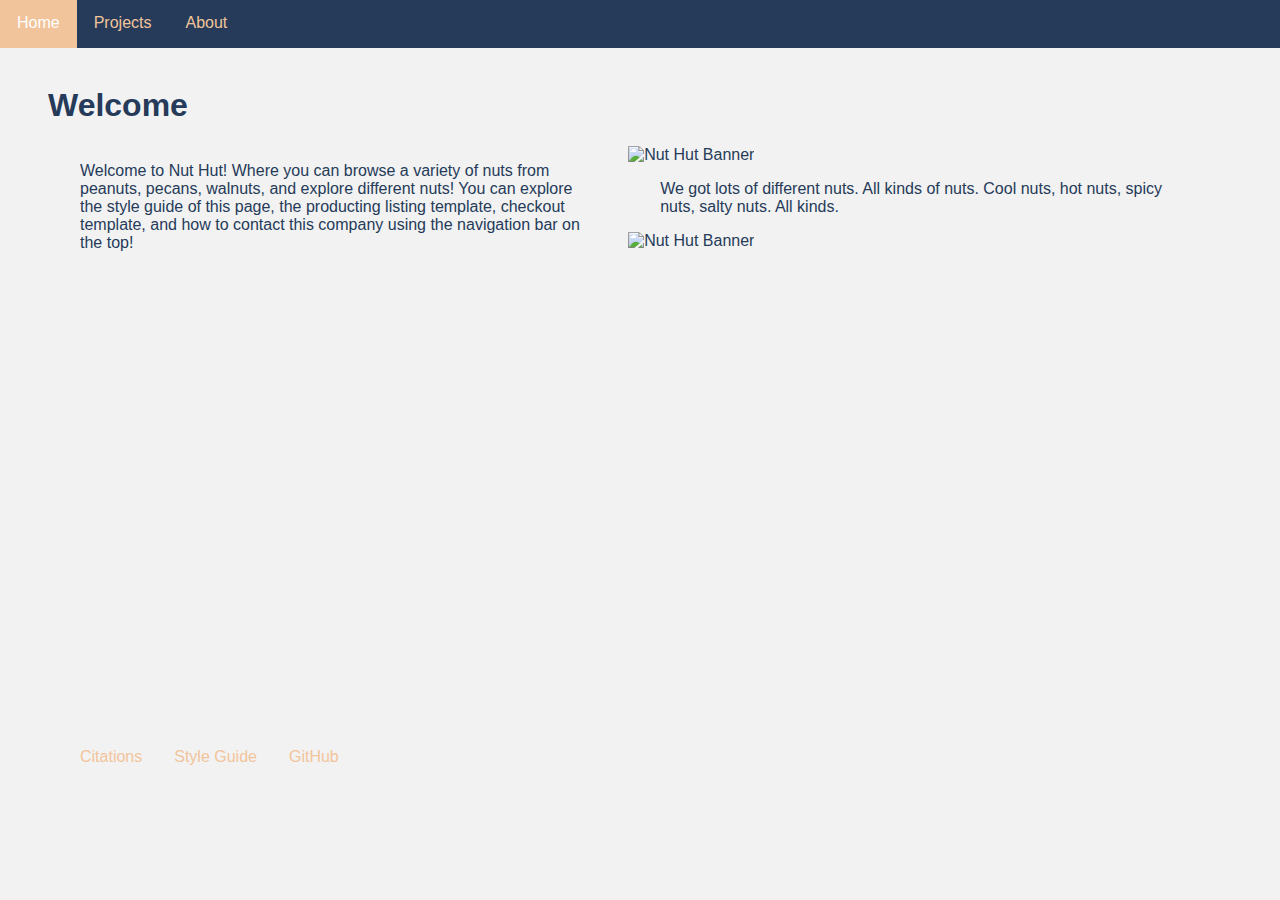
==== index.html @ 780a6170 "Initial Porfolio" ====
<!DOCTYPE html>
<html lang="en">

<head>

  <meta charset="utf-8">
  <meta name="viewport" content="width=device-width, initial-scale=1">
  <title>P02 - Group Website</title>

  <link href="css/main.css" rel="stylesheet">
  <link href="css/fonts.css" rel="stylesheet">

</head>

<body>


  <header>

    <input class="hide" type="checkbox" id="hamburger" />

    <nav>
      <ul>
        <li><a href="index.html">Home</a></li>
        <li><a href="html/projects.html">Projects</a></li>
        <li><a href="html/about.html">About</a></li>

      </ul>
    </nav>

  </header>

  <img src="images/spoon-nuts.jpg" alt="Nut Hut Banner" width="100%">

  <div class="container">
    <h1>Welcome</h1>

    <section class="row">
      <div class="column1">
        <p>
          Welcome to Nut Hut! Where you can browse a variety of nuts from peanuts, pecans, walnuts, and explore different nuts! You can explore the style guide of this page, the producting listing template, checkout template, and how to contact this
          company using the navigation bar on the top!
        </p>
      </div>

      <div class="column2">
        <img src="images/almonds-banner.jpg" alt="Nut Hut Banner" style="width:100%;">

      </div>

      <div class="column1">
        <p>
          We got lots of different nuts. All kinds of nuts. Cool nuts, hot nuts, spicy nuts, salty nuts. All kinds.
        </p>
      </div>

      <div class="column2">
        <img src="images/walnuts-banner.jpg" alt="Nut Hut Banner" style="width:100%;">

      </div>
  </div>
  <footer>
    <li><a href="html/citations.html">Citations</a></li>
    <li><a href="html/styleguide.html">Style Guide</a></li>
    <li><a href="https://github.com/Juuzhang/P02_Website">GitHub</a></li>
  </footer>

</body>

</html>
---- css/main.css ----
@import url("fonts.css");
@import "fonts.css";

*{
  box-sizing: border-box;
}


/* NAVIGATION /////////////////////////////// */



header{
  width: 100%;
  padding:0;
  position: fixed;
  background-color: #253B59;
  height: 3em;
  z-index: 99999;
}


nav {
  float: left;
  top: 0;
  margin: 0;
height: 100%;
}

nav ul {
float: left;
  list-style-type: none;
  overflow: hidden;
  padding: 0;
  margin: 0;
  height: 100%;
}

nav ul li {
  float: left;
  clear: none;
  display: inline-block;
  margin:0;
  height: 100%;
}

nav ul li a{
  float: left;
  padding: 14px 17px;
  margin:0;
  height: 100%;
}


nav ul li a:active, nav ul li a:hover, nav ul li a:focus {
  background-color: #F2C49B;
  color: white;
height: 100%;
  text-decoration: none;
  transition: 0.7s;
  transition-duration: 0.7s;
}

.hide {
  -webkit-appearance: none;
}

@media only screen and (max-width: 746px){
/*#nav-bar li a{
  visibility: hidden;
} */

header{
  width: 100%;
  height: 3rem;
  padding: 0;
  z-index: 99999;
}

nav {
  display: none;
  height: auto;
}

#hamburger{
  float: right;
  margin-top: 0.75em;
	margin-right: 1em;
	content: url(../images/hamburger.png);
	display: block;
	width: 2rem;
	height: 2rem;

}

#hamburger:checked {
  float: right;
  margin-top: 0.75em;
	margin-right: 1em;
	content: url(../images/x-button.png);

}

#hamburger:checked ~ nav{
  background-color: #253B59;
  position: relative;
  left: 0;
  width: 100%;
	display: list-item;
	margin-left: 0px;
  margin-top: 0;
	overflow: hidden;
  transition: 0.7s;
  transition-duration: 0.7s;
	z-index: -1;
}

#hamburger:checked ~ nav ul li {
  clear: left;
  width: 100%;
  transition: 0.7s;
  transition-duration: 0.7s;
}

#hamburger:checked ~ nav ul{
  width: 100%;
  transition: 0.7s;
  transition-duration: 0.7s;
}

#hamburger:checked ~ nav ul:hover, nav ul:hover, nav ul:focus {
  width: 100%;
}

#hamburger:checked ~ nav ul li a:active, nav ul li a:hover, nav ul li a:focus {
  background-color: #F2C49B;
  left: 0;
  color: white;
  width: 100%;
  text-decoration: none;
  transition: 0.7s;
  transition-duration: 0.7s;
}


}

/* BODY CONTAINER ////////////////////////////////////////////////////////////// */

.container {
  position: relative;
  padding: 3rem;
  content: "";
  min-height:700px;
  width: 100%;
}

body {
  position: relative;
  font-family: "Montserrat-Medium", sans-serif;
  font-size: 1rem;
  padding: 0;
  margin: 0;
  color: #253B59;
  background-color: #F2F2F2; /*off-white colour*/
}



/* COLUMNS ////////////////////////////////////////////////////////////// */

.row:after {
  content: "";
  display: table;
  clear: both;
}

.column1 {
  float: left;
  width: 49%;
  padding-left: 2rem;
  padding-right: 2rem;

}

.column2 {
  float: left;
  width: 49%;

}

@media only screen and (max-width: 746px){
  .column1{
    width: 100%;
  }

  .column2{
    width: 100%;
  }
}


/* DIV IDS ////////////////////////////////////////////////////////////// */

#colour1 {
  float: left;
  padding: 1em;
  background: #253b59;
}

#colour1 p{
  color: white;
}

#colour2 {
  float: left;
  padding: 1em;
  background: #F2C49B;
}

#colour2 p{
  color: white;
}

#colour3 {
  float: left;
  padding: 1em;
  background: #F26D6D;
}

#colour3 p{
  color: white;
}

#colour4 {
  float: left;
  padding: 1em;
  background: #F2A7A7;
}

#colour4 p{
  color: white;
}

/* TAG ELEMENTS////////////////////////////////////////////////////////////// */

a{
  color: #F2C49B;
  text-decoration: none;
}

a:hover {
  color: black;
  transition: 0.5s;
  transition-duration: 0.5s;
}

h4{
  margin-bottom: 0.5em;
}

/* FOOTER ////////////////////////////////////////////////////////////// */

footer {
  list-style-type: none;
  text-align: center;
  overflow: hidden;
  padding: 0;
  margin: 1rem;
  margin-left: 4rem;
  bottom:0;
  position: static;
  clear: both;
}

footer li a {
  float: left;
  display: block;
  text-align: center;
  padding: 14px 16px;
}

/* BUTTON ELEMENTS ////////////////////////////////////////////////////////////// */
.button-nav {
  display: inline-block;
  padding: 0.5rem;
  color: white;
  background-color: #F2C49B;
  text-decoration: none;
  transition-property: background-color;
  transition-duration: 0.5s;
}

.button-nav:hover, .button-nav:focus {
  background-color: #F2A7A7;
  color: white;
}

/* CODE SECTION ////////////////////////////////////////////////////////////// */

code {
  background-color: #F26D6D;
  color: white;
  padding: 0.5rem;
  display: block;
}
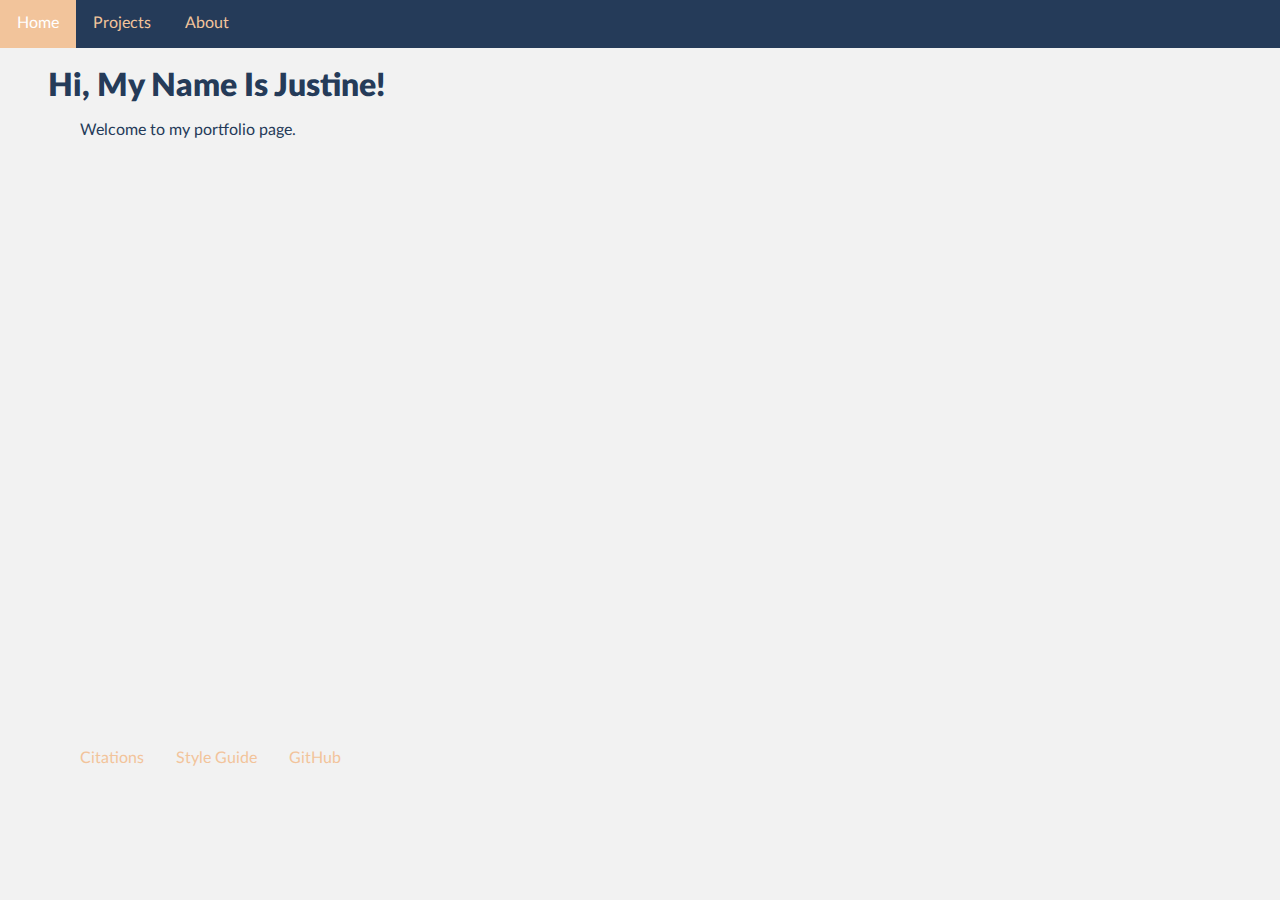
==== commit 01c8aec8: "Added: Parkaid, Projects pages" ====
--- a/index.html
+++ b/index.html
@@ -33,31 +33,16 @@
   <img src="images/spoon-nuts.jpg" alt="Nut Hut Banner" width="100%">
 
   <div class="container">
-    <h1>Welcome</h1>
+    <h1>Hi, My Name Is Justine!</h1>
 
     <section class="row">
       <div class="column1">
         <p>
-          Welcome to Nut Hut! Where you can browse a variety of nuts from peanuts, pecans, walnuts, and explore different nuts! You can explore the style guide of this page, the producting listing template, checkout template, and how to contact this
-          company using the navigation bar on the top!
+          Welcome to my portfolio page.
         </p>
       </div>
 
-      <div class="column2">
-        <img src="images/almonds-banner.jpg" alt="Nut Hut Banner" style="width:100%;">
-
-      </div>
-
-      <div class="column1">
-        <p>
-          We got lots of different nuts. All kinds of nuts. Cool nuts, hot nuts, spicy nuts, salty nuts. All kinds.
-        </p>
-      </div>
-
-      <div class="column2">
-        <img src="images/walnuts-banner.jpg" alt="Nut Hut Banner" style="width:100%;">
-
-      </div>
+  </section>
   </div>
   <footer>
     <li><a href="html/citations.html">Citations</a></li>
--- a/css/main.css
+++ b/css/main.css
@@ -1,36 +1,29 @@
-
-
 @import url("fonts.css");
 @import "fonts.css";
 
-*{
+* {
   box-sizing: border-box;
 }
 
-
 /* NAVIGATION /////////////////////////////// */
-
-
-
-header{
+header {
   width: 100%;
-  padding:0;
+  padding: 0;
   position: fixed;
   background-color: #253B59;
   height: 3em;
   z-index: 99999;
 }
 
-
 nav {
   float: left;
   top: 0;
   margin: 0;
-height: 100%;
+  height: 100%;
 }
 
 nav ul {
-float: left;
+  float: left;
   list-style-type: none;
   overflow: hidden;
   padding: 0;
@@ -42,22 +35,21 @@
   float: left;
   clear: none;
   display: inline-block;
-  margin:0;
-  height: 100%;
-}
-
-nav ul li a{
+  margin: 0;
+  height: 100%;
+}
+
+nav ul li a {
   float: left;
   padding: 14px 17px;
-  margin:0;
-  height: 100%;
-}
-
+  margin: 0;
+  height: 100%;
+}
 
 nav ul li a:active, nav ul li a:hover, nav ul li a:focus {
   background-color: #F2C49B;
   color: white;
-height: 100%;
+  height: 100%;
   text-decoration: none;
   transition: 0.7s;
   transition-duration: 0.7s;
@@ -67,150 +59,165 @@
   -webkit-appearance: none;
 }
 
-@media only screen and (max-width: 746px){
-/*#nav-bar li a{
+@media only screen and (max-width: 746px) {
+
+  /*#nav-bar li a{
   visibility: hidden;
 } */
-
-header{
-  width: 100%;
-  height: 3rem;
-  padding: 0;
-  z-index: 99999;
-}
-
-nav {
-  display: none;
-  height: auto;
-}
-
-#hamburger{
-  float: right;
-  margin-top: 0.75em;
-	margin-right: 1em;
-	content: url(../images/hamburger.png);
-	display: block;
-	width: 2rem;
-	height: 2rem;
-
-}
-
-#hamburger:checked {
-  float: right;
-  margin-top: 0.75em;
-	margin-right: 1em;
-	content: url(../images/x-button.png);
-
-}
-
-#hamburger:checked ~ nav{
-  background-color: #253B59;
-  position: relative;
-  left: 0;
-  width: 100%;
-	display: list-item;
-	margin-left: 0px;
-  margin-top: 0;
-	overflow: hidden;
-  transition: 0.7s;
-  transition-duration: 0.7s;
-	z-index: -1;
-}
-
-#hamburger:checked ~ nav ul li {
-  clear: left;
-  width: 100%;
-  transition: 0.7s;
-  transition-duration: 0.7s;
-}
-
-#hamburger:checked ~ nav ul{
-  width: 100%;
-  transition: 0.7s;
-  transition-duration: 0.7s;
-}
-
-#hamburger:checked ~ nav ul:hover, nav ul:hover, nav ul:focus {
-  width: 100%;
-}
-
-#hamburger:checked ~ nav ul li a:active, nav ul li a:hover, nav ul li a:focus {
-  background-color: #F2C49B;
-  left: 0;
-  color: white;
-  width: 100%;
-  text-decoration: none;
-  transition: 0.7s;
-  transition-duration: 0.7s;
-}
-
-
+  header {
+    width: 100%;
+    height: 3rem;
+    padding: 0;
+    z-index: 99999;
+  }
+
+  nav {
+    display: none;
+    height: auto;
+  }
+
+  #hamburger {
+    float: right;
+    margin-top: 0.75em;
+    margin-right: 1em;
+    content: url(../images/hamburger.png);
+    display: block;
+    width: 2rem;
+    height: 2rem;
+  }
+
+  #hamburger:checked {
+    float: right;
+    margin-top: 0.75em;
+    margin-right: 1em;
+    content: url(../images/x-button.png);
+  }
+
+  #hamburger:checked~nav {
+    background-color: #253B59;
+    position: relative;
+    left: 0;
+    width: 100%;
+    display: list-item;
+    margin-left: 0px;
+    margin-top: 0;
+    overflow: hidden;
+    transition: 0.7s;
+    transition-duration: 0.7s;
+    z-index: -1;
+  }
+
+  #hamburger:checked~nav ul li {
+    clear: left;
+    width: 100%;
+    transition: 0.7s;
+    transition-duration: 0.7s;
+  }
+
+  #hamburger:checked~nav ul {
+    width: 100%;
+    transition: 0.7s;
+    transition-duration: 0.7s;
+  }
+
+  #hamburger:checked~nav ul:hover, nav ul:hover, nav ul:focus {
+    width: 100%;
+  }
+
+  #hamburger:checked~nav ul li a:active, nav ul li a:hover, nav ul li a:focus {
+    background-color: #F2C49B;
+    left: 0;
+    color: white;
+    width: 100%;
+    text-decoration: none;
+    transition: 0.7s;
+    transition-duration: 0.7s;
+  }
 }
 
 /* BODY CONTAINER ////////////////////////////////////////////////////////////// */
-
 .container {
   position: relative;
   padding: 3rem;
   content: "";
-  min-height:700px;
+  min-height: 700px;
   width: 100%;
 }
 
 body {
   position: relative;
-  font-family: "Montserrat-Medium", sans-serif;
+  font-family: "LatoWeb", sans-serif;
   font-size: 1rem;
   padding: 0;
   margin: 0;
   color: #253B59;
-  background-color: #F2F2F2; /*off-white colour*/
-}
-
-
+  background-color: #F2F2F2;
+  /*off-white colour*/
+}
+
+/* GENERAL TAGS, TAG CLASSES ////////////////////////////////////////////////////////////// */
+h1 {
+  font-family: "LatoLatinWebBlack", sans-serif;
+}
+
+h2 {
+  font-family: "LatoWebBold", sans-serif;
+}
+
+h3 {
+  font-family: "LatoWebSemibold", sans-serif;
+}
+
+strong {
+  font-family: "LatoWebBold", sans-serif;
+  color: #F26D6D;
+}
+
+.skills {
+  list-style-type: circle;
+}
 
 /* COLUMNS ////////////////////////////////////////////////////////////// */
-
 .row:after {
   content: "";
   display: table;
   clear: both;
 }
 
+.row {
+  padding-bottom: 2em;
+}
+
 .column1 {
   float: left;
   width: 49%;
   padding-left: 2rem;
   padding-right: 2rem;
-
 }
 
 .column2 {
   float: left;
   width: 49%;
-
-}
-
-@media only screen and (max-width: 746px){
-  .column1{
-    width: 100%;
-  }
-
-  .column2{
-    width: 100%;
-  }
-}
-
+}
+
+@media only screen and (max-width: 746px) {
+  .column1 {
+    width: 100%;
+  }
+
+  .column2 {
+    width: 100%;
+  }
+}
 
 /* DIV IDS ////////////////////////////////////////////////////////////// */
-
 #colour1 {
   float: left;
   padding: 1em;
   background: #253b59;
 }
 
-#colour1 p{
+#colour1 p {
   color: white;
 }
 
@@ -220,7 +227,7 @@
   background: #F2C49B;
 }
 
-#colour2 p{
+#colour2 p {
   color: white;
 }
 
@@ -230,7 +237,7 @@
   background: #F26D6D;
 }
 
-#colour3 p{
+#colour3 p {
   color: white;
 }
 
@@ -240,13 +247,16 @@
   background: #F2A7A7;
 }
 
-#colour4 p{
-  color: white;
+#colour4 p {
+  color: white;
+}
+
+#bold {
+  font-family: "LatoLatinWebHeavy";
 }
 
 /* TAG ELEMENTS////////////////////////////////////////////////////////////// */
-
-a{
+a {
   color: #F2C49B;
   text-decoration: none;
 }
@@ -257,12 +267,35 @@
   transition-duration: 0.5s;
 }
 
-h4{
+h4 {
   margin-bottom: 0.5em;
 }
 
+h1, h2, h3 {
+  margin: 0;
+}
+
+.skills li {
+  padding-bottom: 1em;
+  width: 75%;
+}
+
+/* DIV CLASSES////////////////////////////////////////////////////////////// */
+
+.ProjectBoxes{
+  float: left;
+  text-align: center;
+  width: 25%;
+  padding: 1em;
+  background-color: #F2A7A7;
+  color: white;
+  border: solid;
+  border-color: white;
+  height: 10em;
+}
+
+
 /* FOOTER ////////////////////////////////////////////////////////////// */
-
 footer {
   list-style-type: none;
   text-align: center;
@@ -270,7 +303,7 @@
   padding: 0;
   margin: 1rem;
   margin-left: 4rem;
-  bottom:0;
+  bottom: 0;
   position: static;
   clear: both;
 }
@@ -299,7 +332,6 @@
 }
 
 /* CODE SECTION ////////////////////////////////////////////////////////////// */
-
 code {
   background-color: #F26D6D;
   color: white;
--- a/css/fonts.css
+++ b/css/fonts.css
@@ -0,0 +1,431 @@
+/* Webfont: Lato-Black */@font-face {
+    font-family: 'LatoWebBlack';
+    src: url('fonts/Lato-Black.eot'); /* IE9 Compat Modes */
+    src: url('fonts/Lato-Black.eot?#iefix') format('embedded-opentype'), /* IE6-IE8 */
+         url('fonts/Lato-Black.woff2') format('woff2'), /* Modern Browsers */
+         url('fonts/Lato-Black.woff') format('woff'), /* Modern Browsers */
+         url('fonts/Lato-Black.ttf') format('truetype');
+    font-style: normal;
+    font-weight: normal;
+    text-rendering: optimizeLegibility;
+}
+
+/* Webfont: Lato-BlackItalic */@font-face {
+    font-family: 'LatoWebBlack';
+    src: url('fonts/Lato-BlackItalic.eot'); /* IE9 Compat Modes */
+    src: url('fonts/Lato-BlackItalic.eot?#iefix') format('embedded-opentype'), /* IE6-IE8 */
+         url('fonts/Lato-BlackItalic.woff2') format('woff2'), /* Modern Browsers */
+         url('fonts/Lato-BlackItalic.woff') format('woff'), /* Modern Browsers */
+         url('fonts/Lato-BlackItalic.ttf') format('truetype');
+    font-style: italic;
+    font-weight: normal;
+    text-rendering: optimizeLegibility;
+}
+
+/* Webfont: Lato-Bold */@font-face {
+    font-family: 'LatoWebBold';
+    src: url('fonts/Lato-Bold.eot'); /* IE9 Compat Modes */
+    src: url('fonts/Lato-Bold.eot?#iefix') format('embedded-opentype'), /* IE6-IE8 */
+         url('fonts/Lato-Bold.woff2') format('woff2'), /* Modern Browsers */
+         url('fonts/Lato-Bold.woff') format('woff'), /* Modern Browsers */
+         url('fonts/Lato-Bold.ttf') format('truetype');
+    font-style: normal;
+    font-weight: normal;
+    text-rendering: optimizeLegibility;
+}
+
+/* Webfont: Lato-BoldItalic */@font-face {
+    font-family: 'LatoWebBold';
+    src: url('fonts/Lato-BoldItalic.eot'); /* IE9 Compat Modes */
+    src: url('fonts/Lato-BoldItalic.eot?#iefix') format('embedded-opentype'), /* IE6-IE8 */
+         url('fonts/Lato-BoldItalic.woff2') format('woff2'), /* Modern Browsers */
+         url('fonts/Lato-BoldItalic.woff') format('woff'), /* Modern Browsers */
+         url('fonts/Lato-BoldItalic.ttf') format('truetype');
+    font-style: italic;
+    font-weight: normal;
+    text-rendering: optimizeLegibility;
+}
+
+/* Webfont: Lato-Hairline */@font-face {
+    font-family: 'LatoWebHairline';
+    src: url('fonts/Lato-Hairline.eot'); /* IE9 Compat Modes */
+    src: url('fonts/Lato-Hairline.eot?#iefix') format('embedded-opentype'), /* IE6-IE8 */
+         url('fonts/Lato-Hairline.woff2') format('woff2'), /* Modern Browsers */
+         url('fonts/Lato-Hairline.woff') format('woff'), /* Modern Browsers */
+         url('fonts/Lato-Hairline.ttf') format('truetype');
+    font-style: normal;
+    font-weight: normal;
+    text-rendering: optimizeLegibility;
+}
+
+/* Webfont: Lato-HairlineItalic */@font-face {
+    font-family: 'LatoWebHairline';
+    src: url('fonts/Lato-HairlineItalic.eot'); /* IE9 Compat Modes */
+    src: url('fonts/Lato-HairlineItalic.eot?#iefix') format('embedded-opentype'), /* IE6-IE8 */
+         url('fonts/Lato-HairlineItalic.woff2') format('woff2'), /* Modern Browsers */
+         url('fonts/Lato-HairlineItalic.woff') format('woff'), /* Modern Browsers */
+         url('fonts/Lato-HairlineItalic.ttf') format('truetype');
+    font-style: italic;
+    font-weight: normal;
+    text-rendering: optimizeLegibility;
+}
+
+/* Webfont: Lato-Heavy */@font-face {
+    font-family: 'LatoWebHeavy';
+    src: url('fonts/Lato-Heavy.eot'); /* IE9 Compat Modes */
+    src: url('fonts/Lato-Heavy.eot?#iefix') format('embedded-opentype'), /* IE6-IE8 */
+         url('fonts/Lato-Heavy.woff2') format('woff2'), /* Modern Browsers */
+         url('fonts/Lato-Heavy.woff') format('woff'), /* Modern Browsers */
+         url('fonts/Lato-Heavy.ttf') format('truetype');
+    font-style: normal;
+    font-weight: normal;
+    text-rendering: optimizeLegibility;
+}
+
+/* Webfont: Lato-HeavyItalic */@font-face {
+    font-family: 'LatoWebHeavy';
+    src: url('fonts/Lato-HeavyItalic.eot'); /* IE9 Compat Modes */
+    src: url('fonts/Lato-HeavyItalic.eot?#iefix') format('embedded-opentype'), /* IE6-IE8 */
+         url('fonts/Lato-HeavyItalic.woff2') format('woff2'), /* Modern Browsers */
+         url('fonts/Lato-HeavyItalic.woff') format('woff'), /* Modern Browsers */
+         url('fonts/Lato-HeavyItalic.ttf') format('truetype');
+    font-style: italic;
+    font-weight: normal;
+    text-rendering: optimizeLegibility;
+}
+
+/* Webfont: Lato-Italic */@font-face {
+    font-family: 'LatoWeb';
+    src: url('fonts/Lato-Italic.eot'); /* IE9 Compat Modes */
+    src: url('fonts/Lato-Italic.eot?#iefix') format('embedded-opentype'), /* IE6-IE8 */
+         url('fonts/Lato-Italic.woff2') format('woff2'), /* Modern Browsers */
+         url('fonts/Lato-Italic.woff') format('woff'), /* Modern Browsers */
+         url('fonts/Lato-Italic.ttf') format('truetype');
+    font-style: italic;
+    font-weight: normal;
+    text-rendering: optimizeLegibility;
+}
+
+/* Webfont: Lato-Light */@font-face {
+    font-family: 'LatoWebLight';
+    src: url('fonts/Lato-Light.eot'); /* IE9 Compat Modes */
+    src: url('fonts/Lato-Light.eot?#iefix') format('embedded-opentype'), /* IE6-IE8 */
+         url('fonts/Lato-Light.woff2') format('woff2'), /* Modern Browsers */
+         url('fonts/Lato-Light.woff') format('woff'), /* Modern Browsers */
+         url('fonts/Lato-Light.ttf') format('truetype');
+    font-style: normal;
+    font-weight: normal;
+    text-rendering: optimizeLegibility;
+}
+
+/* Webfont: Lato-LightItalic */@font-face {
+    font-family: 'LatoWebLight';
+    src: url('fonts/Lato-LightItalic.eot'); /* IE9 Compat Modes */
+    src: url('fonts/Lato-LightItalic.eot?#iefix') format('embedded-opentype'), /* IE6-IE8 */
+         url('fonts/Lato-LightItalic.woff2') format('woff2'), /* Modern Browsers */
+         url('fonts/Lato-LightItalic.woff') format('woff'), /* Modern Browsers */
+         url('fonts/Lato-LightItalic.ttf') format('truetype');
+    font-style: italic;
+    font-weight: normal;
+    text-rendering: optimizeLegibility;
+}
+
+/* Webfont: Lato-Medium */@font-face {
+    font-family: 'LatoWebMedium';
+    src: url('fonts/Lato-Medium.eot'); /* IE9 Compat Modes */
+    src: url('fonts/Lato-Medium.eot?#iefix') format('embedded-opentype'), /* IE6-IE8 */
+         url('fonts/Lato-Medium.woff2') format('woff2'), /* Modern Browsers */
+         url('fonts/Lato-Medium.woff') format('woff'), /* Modern Browsers */
+         url('fonts/Lato-Medium.ttf') format('truetype');
+    font-style: normal;
+    font-weight: normal;
+    text-rendering: optimizeLegibility;
+}
+
+/* Webfont: Lato-MediumItalic */@font-face {
+    font-family: 'LatoWebMedium';
+    src: url('fonts/Lato-MediumItalic.eot'); /* IE9 Compat Modes */
+    src: url('fonts/Lato-MediumItalic.eot?#iefix') format('embedded-opentype'), /* IE6-IE8 */
+         url('fonts/Lato-MediumItalic.woff2') format('woff2'), /* Modern Browsers */
+         url('fonts/Lato-MediumItalic.woff') format('woff'), /* Modern Browsers */
+         url('fonts/Lato-MediumItalic.ttf') format('truetype');
+    font-style: italic;
+    font-weight: normal;
+    text-rendering: optimizeLegibility;
+}
+
+/* Webfont: Lato-Regular */@font-face {
+    font-family: 'LatoWeb';
+    src: url('fonts/Lato-Regular.eot'); /* IE9 Compat Modes */
+    src: url('fonts/Lato-Regular.eot?#iefix') format('embedded-opentype'), /* IE6-IE8 */
+         url('fonts/Lato-Regular.woff2') format('woff2'), /* Modern Browsers */
+         url('fonts/Lato-Regular.woff') format('woff'), /* Modern Browsers */
+         url('fonts/Lato-Regular.ttf') format('truetype');
+    font-style: normal;
+    font-weight: normal;
+    text-rendering: optimizeLegibility;
+}
+
+/* Webfont: Lato-Semibold */@font-face {
+    font-family: 'LatoWebSemibold';
+    src: url('fonts/Lato-Semibold.eot'); /* IE9 Compat Modes */
+    src: url('fonts/Lato-Semibold.eot?#iefix') format('embedded-opentype'), /* IE6-IE8 */
+         url('fonts/Lato-Semibold.woff2') format('woff2'), /* Modern Browsers */
+         url('fonts/Lato-Semibold.woff') format('woff'), /* Modern Browsers */
+         url('fonts/Lato-Semibold.ttf') format('truetype');
+    font-style: normal;
+    font-weight: normal;
+    text-rendering: optimizeLegibility;
+}
+
+/* Webfont: Lato-SemiboldItalic */@font-face {
+    font-family: 'LatoWebSemibold';
+    src: url('fonts/Lato-SemiboldItalic.eot'); /* IE9 Compat Modes */
+    src: url('fonts/Lato-SemiboldItalic.eot?#iefix') format('embedded-opentype'), /* IE6-IE8 */
+         url('fonts/Lato-SemiboldItalic.woff2') format('woff2'), /* Modern Browsers */
+         url('fonts/Lato-SemiboldItalic.woff') format('woff'), /* Modern Browsers */
+         url('fonts/Lato-SemiboldItalic.ttf') format('truetype');
+    font-style: italic;
+    font-weight: normal;
+    text-rendering: optimizeLegibility;
+}
+
+/* Webfont: Lato-Thin */@font-face {
+    font-family: 'LatoWebThin';
+    src: url('fonts/Lato-Thin.eot'); /* IE9 Compat Modes */
+    src: url('fonts/Lato-Thin.eot?#iefix') format('embedded-opentype'), /* IE6-IE8 */
+         url('fonts/Lato-Thin.woff2') format('woff2'), /* Modern Browsers */
+         url('fonts/Lato-Thin.woff') format('woff'), /* Modern Browsers */
+         url('fonts/Lato-Thin.ttf') format('truetype');
+    font-style: normal;
+    font-weight: normal;
+    text-rendering: optimizeLegibility;
+}
+
+/* Webfont: Lato-ThinItalic */@font-face {
+    font-family: 'LatoWebThin';
+    src: url('fonts/Lato-ThinItalic.eot'); /* IE9 Compat Modes */
+    src: url('fonts/Lato-ThinItalic.eot?#iefix') format('embedded-opentype'), /* IE6-IE8 */
+         url('fonts/Lato-ThinItalic.woff2') format('woff2'), /* Modern Browsers */
+         url('fonts/Lato-ThinItalic.woff') format('woff'), /* Modern Browsers */
+         url('fonts/Lato-ThinItalic.ttf') format('truetype');
+    font-style: italic;
+    font-weight: normal;
+    text-rendering: optimizeLegibility;
+}
+
+/* Webfont: LatoLatin-Black */@font-face {
+    font-family: 'LatoLatinWebBlack';
+    src: url('fonts/LatoLatin-Black.eot'); /* IE9 Compat Modes */
+    src: url('fonts/LatoLatin-Black.eot?#iefix') format('embedded-opentype'), /* IE6-IE8 */
+         url('fonts/LatoLatin-Black.woff2') format('woff2'), /* Modern Browsers */
+         url('fonts/LatoLatin-Black.woff') format('woff'), /* Modern Browsers */
+         url('fonts/LatoLatin-Black.ttf') format('truetype');
+    font-style: normal;
+    font-weight: normal;
+    text-rendering: optimizeLegibility;
+}
+
+/* Webfont: LatoLatin-BlackItalic */@font-face {
+    font-family: 'LatoLatinWebBlack';
+    src: url('fonts/LatoLatin-BlackItalic.eot'); /* IE9 Compat Modes */
+    src: url('fonts/LatoLatin-BlackItalic.eot?#iefix') format('embedded-opentype'), /* IE6-IE8 */
+         url('fonts/LatoLatin-BlackItalic.woff2') format('woff2'), /* Modern Browsers */
+         url('fonts/LatoLatin-BlackItalic.woff') format('woff'), /* Modern Browsers */
+         url('fonts/LatoLatin-BlackItalic.ttf') format('truetype');
+    font-style: italic;
+    font-weight: normal;
+    text-rendering: optimizeLegibility;
+}
+
+/* Webfont: LatoLatin-Bold */@font-face {
+    font-family: 'LatoLatinWeb';
+    src: url('fonts/LatoLatin-Bold.eot'); /* IE9 Compat Modes */
+    src: url('fonts/LatoLatin-Bold.eot?#iefix') format('embedded-opentype'), /* IE6-IE8 */
+         url('fonts/LatoLatin-Bold.woff2') format('woff2'), /* Modern Browsers */
+         url('fonts/LatoLatin-Bold.woff') format('woff'), /* Modern Browsers */
+         url('fonts/LatoLatin-Bold.ttf') format('truetype');
+    font-style: normal;
+    font-weight: bold;
+    text-rendering: optimizeLegibility;
+}
+
+/* Webfont: LatoLatin-BoldItalic */@font-face {
+    font-family: 'LatoLatinWeb';
+    src: url('fonts/LatoLatin-BoldItalic.eot'); /* IE9 Compat Modes */
+    src: url('fonts/LatoLatin-BoldItalic.eot?#iefix') format('embedded-opentype'), /* IE6-IE8 */
+         url('fonts/LatoLatin-BoldItalic.woff2') format('woff2'), /* Modern Browsers */
+         url('fonts/LatoLatin-BoldItalic.woff') format('woff'), /* Modern Browsers */
+         url('fonts/LatoLatin-BoldItalic.ttf') format('truetype');
+    font-style: italic;
+    font-weight: bold;
+    text-rendering: optimizeLegibility;
+}
+
+/* Webfont: LatoLatin-Hairline */@font-face {
+    font-family: 'LatoLatinWebHairline';
+    src: url('fonts/LatoLatin-Hairline.eot'); /* IE9 Compat Modes */
+    src: url('fonts/LatoLatin-Hairline.eot?#iefix') format('embedded-opentype'), /* IE6-IE8 */
+         url('fonts/LatoLatin-Hairline.woff2') format('woff2'), /* Modern Browsers */
+         url('fonts/LatoLatin-Hairline.woff') format('woff'), /* Modern Browsers */
+         url('fonts/LatoLatin-Hairline.ttf') format('truetype');
+    font-style: normal;
+    font-weight: normal;
+    text-rendering: optimizeLegibility;
+}
+
+/* Webfont: LatoLatin-HairlineItalic */@font-face {
+    font-family: 'LatoLatinWebHairline';
+    src: url('fonts/LatoLatin-HairlineItalic.eot'); /* IE9 Compat Modes */
+    src: url('fonts/LatoLatin-HairlineItalic.eot?#iefix') format('embedded-opentype'), /* IE6-IE8 */
+         url('fonts/LatoLatin-HairlineItalic.woff2') format('woff2'), /* Modern Browsers */
+         url('fonts/LatoLatin-HairlineItalic.woff') format('woff'), /* Modern Browsers */
+         url('fonts/LatoLatin-HairlineItalic.ttf') format('truetype');
+    font-style: italic;
+    font-weight: normal;
+    text-rendering: optimizeLegibility;
+}
+
+/* Webfont: LatoLatin-Heavy */@font-face {
+    font-family: 'LatoLatinWebHeavy';
+    src: url('fonts/LatoLatin-Heavy.eot'); /* IE9 Compat Modes */
+    src: url('fonts/LatoLatin-Heavy.eot?#iefix') format('embedded-opentype'), /* IE6-IE8 */
+         url('fonts/LatoLatin-Heavy.woff2') format('woff2'), /* Modern Browsers */
+         url('fonts/LatoLatin-Heavy.woff') format('woff'), /* Modern Browsers */
+         url('fonts/LatoLatin-Heavy.ttf') format('truetype');
+    font-style: normal;
+    font-weight: normal;
+    text-rendering: optimizeLegibility;
+}
+
+/* Webfont: LatoLatin-HeavyItalic */@font-face {
+    font-family: 'LatoLatinWebHeavy';
+    src: url('fonts/LatoLatin-HeavyItalic.eot'); /* IE9 Compat Modes */
+    src: url('fonts/LatoLatin-HeavyItalic.eot?#iefix') format('embedded-opentype'), /* IE6-IE8 */
+         url('fonts/LatoLatin-HeavyItalic.woff2') format('woff2'), /* Modern Browsers */
+         url('fonts/LatoLatin-HeavyItalic.woff') format('woff'), /* Modern Browsers */
+         url('fonts/LatoLatin-HeavyItalic.ttf') format('truetype');
+    font-style: italic;
+    font-weight: normal;
+    text-rendering: optimizeLegibility;
+}
+
+/* Webfont: LatoLatin-Italic */@font-face {
+    font-family: 'LatoLatinWeb';
+    src: url('fonts/LatoLatin-Italic.eot'); /* IE9 Compat Modes */
+    src: url('fonts/LatoLatin-Italic.eot?#iefix') format('embedded-opentype'), /* IE6-IE8 */
+         url('fonts/LatoLatin-Italic.woff2') format('woff2'), /* Modern Browsers */
+         url('fonts/LatoLatin-Italic.woff') format('woff'), /* Modern Browsers */
+         url('fonts/LatoLatin-Italic.ttf') format('truetype');
+    font-style: italic;
+    font-weight: normal;
+    text-rendering: optimizeLegibility;
+}
+
+/* Webfont: LatoLatin-Light */@font-face {
+    font-family: 'LatoLatinWebLight';
+    src: url('fonts/LatoLatin-Light.eot'); /* IE9 Compat Modes */
+    src: url('fonts/LatoLatin-Light.eot?#iefix') format('embedded-opentype'), /* IE6-IE8 */
+         url('fonts/LatoLatin-Light.woff2') format('woff2'), /* Modern Browsers */
+         url('fonts/LatoLatin-Light.woff') format('woff'), /* Modern Browsers */
+         url('fonts/LatoLatin-Light.ttf') format('truetype');
+    font-style: normal;
+    font-weight: normal;
+    text-rendering: optimizeLegibility;
+}
+
+/* Webfont: LatoLatin-LightItalic */@font-face {
+    font-family: 'LatoLatinWebLight';
+    src: url('fonts/LatoLatin-LightItalic.eot'); /* IE9 Compat Modes */
+    src: url('fonts/LatoLatin-LightItalic.eot?#iefix') format('embedded-opentype'), /* IE6-IE8 */
+         url('fonts/LatoLatin-LightItalic.woff2') format('woff2'), /* Modern Browsers */
+         url('fonts/LatoLatin-LightItalic.woff') format('woff'), /* Modern Browsers */
+         url('fonts/LatoLatin-LightItalic.ttf') format('truetype');
+    font-style: italic;
+    font-weight: normal;
+    text-rendering: optimizeLegibility;
+}
+
+/* Webfont: LatoLatin-Medium */@font-face {
+    font-family: 'LatoLatinWebMedium';
+    src: url('fonts/LatoLatin-Medium.eot'); /* IE9 Compat Modes */
+    src: url('fonts/LatoLatin-Medium.eot?#iefix') format('embedded-opentype'), /* IE6-IE8 */
+         url('fonts/LatoLatin-Medium.woff2') format('woff2'), /* Modern Browsers */
+         url('fonts/LatoLatin-Medium.woff') format('woff'), /* Modern Browsers */
+         url('fonts/LatoLatin-Medium.ttf') format('truetype');
+    font-style: normal;
+    font-weight: normal;
+    text-rendering: optimizeLegibility;
+}
+
+/* Webfont: LatoLatin-MediumItalic */@font-face {
+    font-family: 'LatoLatinWebMedium';
+    src: url('fonts/LatoLatin-MediumItalic.eot'); /* IE9 Compat Modes */
+    src: url('fonts/LatoLatin-MediumItalic.eot?#iefix') format('embedded-opentype'), /* IE6-IE8 */
+         url('fonts/LatoLatin-MediumItalic.woff2') format('woff2'), /* Modern Browsers */
+         url('fonts/LatoLatin-MediumItalic.woff') format('woff'), /* Modern Browsers */
+         url('fonts/LatoLatin-MediumItalic.ttf') format('truetype');
+    font-style: italic;
+    font-weight: normal;
+    text-rendering: optimizeLegibility;
+}
+
+/* Webfont: LatoLatin-Regular */@font-face {
+    font-family: 'LatoLatinWeb';
+    src: url('fonts/LatoLatin-Regular.eot'); /* IE9 Compat Modes */
+    src: url('fonts/LatoLatin-Regular.eot?#iefix') format('embedded-opentype'), /* IE6-IE8 */
+         url('fonts/LatoLatin-Regular.woff2') format('woff2'), /* Modern Browsers */
+         url('fonts/LatoLatin-Regular.woff') format('woff'), /* Modern Browsers */
+         url('fonts/LatoLatin-Regular.ttf') format('truetype');
+    font-style: normal;
+    font-weight: normal;
+    text-rendering: optimizeLegibility;
+}
+
+/* Webfont: LatoLatin-Semibold */@font-face {
+    font-family: 'LatoLatinWebSemibold';
+    src: url('fonts/LatoLatin-Semibold.eot'); /* IE9 Compat Modes */
+    src: url('fonts/LatoLatin-Semibold.eot?#iefix') format('embedded-opentype'), /* IE6-IE8 */
+         url('fonts/LatoLatin-Semibold.woff2') format('woff2'), /* Modern Browsers */
+         url('fonts/LatoLatin-Semibold.woff') format('woff'), /* Modern Browsers */
+         url('fonts/LatoLatin-Semibold.ttf') format('truetype');
+    font-style: normal;
+    font-weight: normal;
+    text-rendering: optimizeLegibility;
+}
+
+/* Webfont: LatoLatin-SemiboldItalic */@font-face {
+    font-family: 'LatoLatinWebSemibold';
+    src: url('fonts/LatoLatin-SemiboldItalic.eot'); /* IE9 Compat Modes */
+    src: url('fonts/LatoLatin-SemiboldItalic.eot?#iefix') format('embedded-opentype'), /* IE6-IE8 */
+         url('fonts/LatoLatin-SemiboldItalic.woff2') format('woff2'), /* Modern Browsers */
+         url('fonts/LatoLatin-SemiboldItalic.woff') format('woff'), /* Modern Browsers */
+         url('fonts/LatoLatin-SemiboldItalic.ttf') format('truetype');
+    font-style: italic;
+    font-weight: normal;
+    text-rendering: optimizeLegibility;
+}
+
+/* Webfont: LatoLatin-Thin */@font-face {
+    font-family: 'LatoLatinWebThin';
+    src: url('fonts/LatoLatin-Thin.eot'); /* IE9 Compat Modes */
+    src: url('fonts/LatoLatin-Thin.eot?#iefix') format('embedded-opentype'), /* IE6-IE8 */
+         url('fonts/LatoLatin-Thin.woff2') format('woff2'), /* Modern Browsers */
+         url('fonts/LatoLatin-Thin.woff') format('woff'), /* Modern Browsers */
+         url('fonts/LatoLatin-Thin.ttf') format('truetype');
+    font-style: normal;
+    font-weight: normal;
+    text-rendering: optimizeLegibility;
+}
+
+/* Webfont: LatoLatin-ThinItalic */@font-face {
+    font-family: 'LatoLatinWebThin';
+    src: url('fonts/LatoLatin-ThinItalic.eot'); /* IE9 Compat Modes */
+    src: url('fonts/LatoLatin-ThinItalic.eot?#iefix') format('embedded-opentype'), /* IE6-IE8 */
+         url('fonts/LatoLatin-ThinItalic.woff2') format('woff2'), /* Modern Browsers */
+         url('fonts/LatoLatin-ThinItalic.woff') format('woff'), /* Modern Browsers */
+         url('fonts/LatoLatin-ThinItalic.ttf') format('truetype');
+    font-style: italic;
+    font-weight: normal;
+    text-rendering: optimizeLegibility;
+}
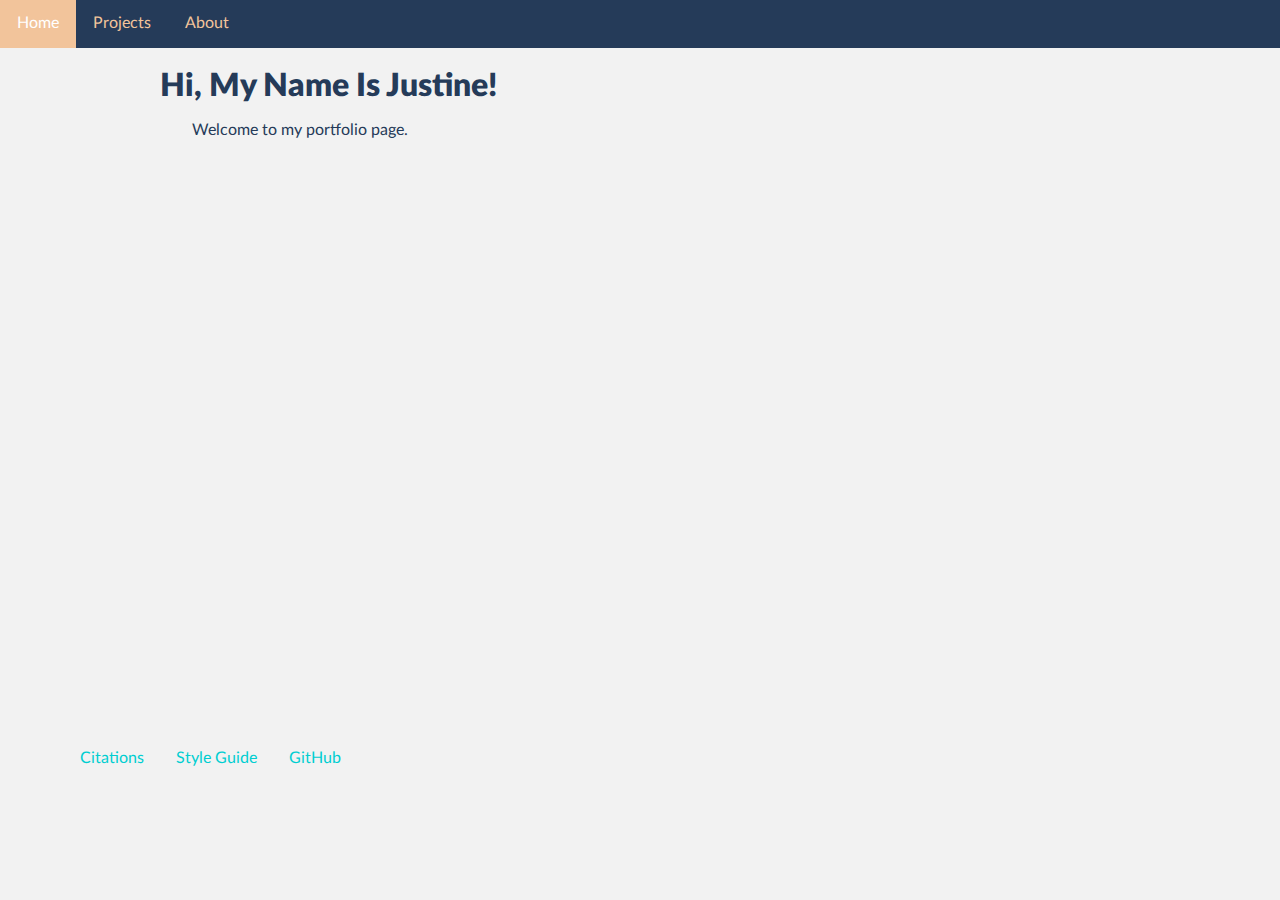
==== commit 25a0ca1d: "Edit: Content" ====
--- a/index.html
+++ b/index.html
@@ -5,10 +5,11 @@
 
   <meta charset="utf-8">
   <meta name="viewport" content="width=device-width, initial-scale=1">
-  <title>P02 - Group Website</title>
+  <title>Justine Zhang</title>
 
   <link href="css/main.css" rel="stylesheet">
   <link href="css/fonts.css" rel="stylesheet">
+  <script type="text/javascript" src="javascript/main.js"></script>
 
 </head>
 
--- a/css/main.css
+++ b/css/main.css
@@ -61,9 +61,6 @@
 
 @media only screen and (max-width: 746px) {
 
-  /*#nav-bar li a{
-  visibility: hidden;
-} */
   header {
     width: 100%;
     height: 3rem;
@@ -138,7 +135,9 @@
 /* BODY CONTAINER ////////////////////////////////////////////////////////////// */
 .container {
   position: relative;
-  padding: 3rem;
+  padding-top: 3rem;
+  padding-left: 10rem;
+  padding-right: 10rem;
   content: "";
   min-height: 700px;
   width: 100%;
@@ -155,6 +154,16 @@
   /*off-white colour*/
 }
 
+@media only screen and (max-width: 746px) {
+  .container {
+    position: relative;
+    padding: 3rem;
+    content: "";
+    min-height: 700px;
+    width: 100%;
+  }
+}
+
 /* GENERAL TAGS, TAG CLASSES ////////////////////////////////////////////////////////////// */
 h1 {
   font-family: "LatoLatinWebBlack", sans-serif;
@@ -200,6 +209,25 @@
   width: 49%;
 }
 
+#SkillsColumnDiv {
+  width: 60%;
+}
+
+.SkillsBox {
+  padding-top: 2em;
+  padding-left: 2em;
+}
+
+.SkillsColumn1 {
+  float: left;
+  width: 33%;
+}
+
+.SkillsColumn2 {
+  float: left;
+  width: 33%;
+}
+
 @media only screen and (max-width: 746px) {
   .column1 {
     width: 100%;
@@ -208,6 +236,18 @@
   .column2 {
     width: 100%;
   }
+
+  #SkillsColumnDiv {
+    width: 100%;
+  }
+
+  .SkillsColumn1 {
+    width: 50%;
+  }
+
+  .SkillsColumn2 {
+    width: 50%;
+  }
 }
 
 /* DIV IDS ////////////////////////////////////////////////////////////// */
@@ -251,18 +291,33 @@
   color: white;
 }
 
+#colour5 {
+  float: left;
+  padding: 1em;
+  background: #00CED1;
+}
+
+#colour5 p {
+  color: white;
+}
+
 #bold {
   font-family: "LatoLatinWebHeavy";
 }
 
 /* TAG ELEMENTS////////////////////////////////////////////////////////////// */
+
+nav ul li a {
+    color: #F2C49B;
+}
+
 a {
+  color: #00CED1;
+  text-decoration: none;
+}
+
+a:hover {
   color: #F2C49B;
-  text-decoration: none;
-}
-
-a:hover {
-  color: black;
   transition: 0.5s;
   transition-duration: 0.5s;
 }
@@ -281,11 +336,10 @@
 }
 
 /* DIV CLASSES////////////////////////////////////////////////////////////// */
-
-.ProjectBoxes{
+.ProjectBoxes {
   float: left;
   text-align: center;
-  width: 25%;
+  width: 24em;
   padding: 1em;
   background-color: #F2A7A7;
   color: white;
@@ -294,6 +348,14 @@
   height: 10em;
 }
 
+.ProjectBoxes:active, .ProjectBoxes:hover, .ProjectBoxes:focus {
+  background-color: #F2C49B;
+  left: 0;
+  color: white;
+  text-decoration: none;
+  transition: 0.3s;
+  transition-duration: 0.3s;
+}
 
 /* FOOTER ////////////////////////////////////////////////////////////// */
 footer {
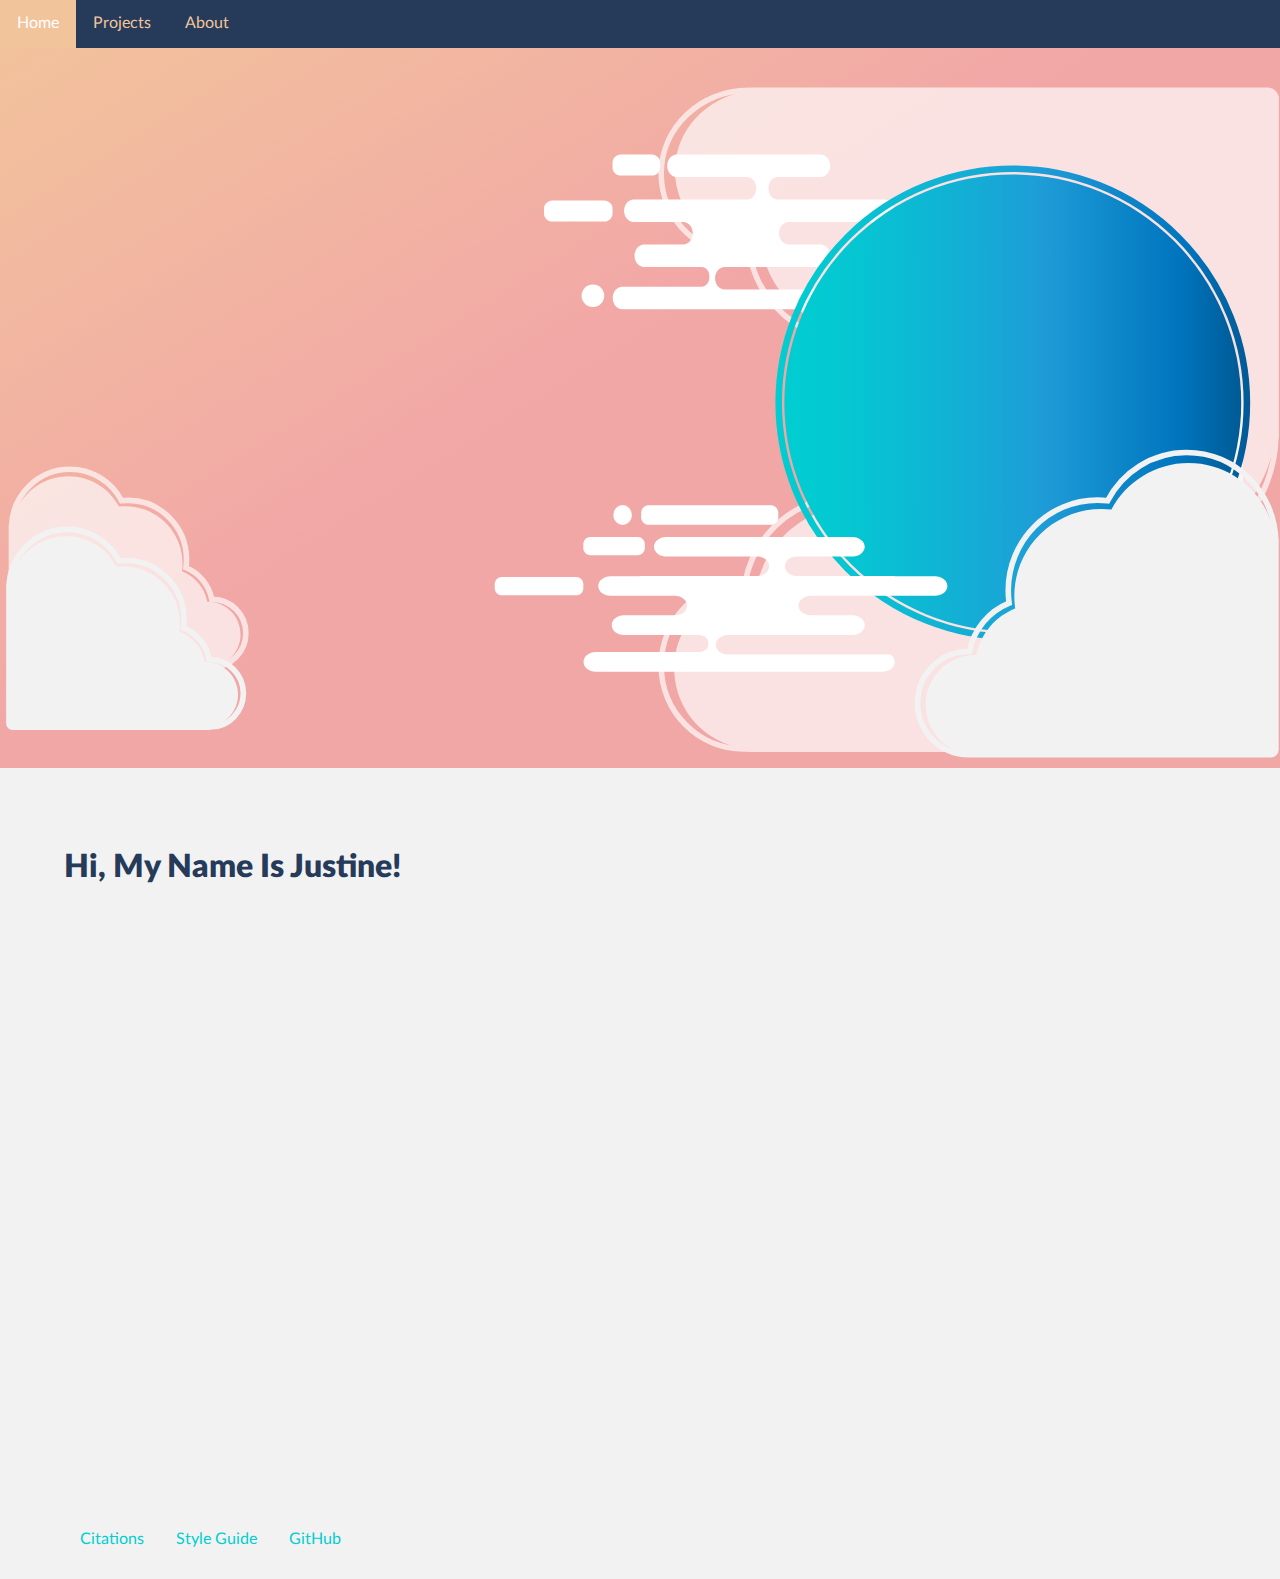
==== commit 154ee4d1: "Added: SVG animations" ====
--- a/index.html
+++ b/index.html
@@ -9,6 +9,7 @@
 
   <link href="css/main.css" rel="stylesheet">
   <link href="css/fonts.css" rel="stylesheet">
+  <link href="css/svgAnimations.css" rel="stylesheet">
   <script type="text/javascript" src="javascript/main.js"></script>
 
 </head>
@@ -31,19 +32,143 @@
 
   </header>
 
-  <img src="images/spoon-nuts.jpg" alt="Nut Hut Banner" width="100%">
+  <section class="row">
+    <div class="banner">
+      <svg id="bannerSVG" version="1.1" xmlns="http://www.w3.org/2000/svg" xmlns:xlink="http://www.w3.org/1999/xlink" x="0px" y="0px"
+      	 viewBox="0 0 1366 768" style="enable-background:new 0 0 1366 768;" xml:space="preserve">
+      <style type="text/css">
+      	.st0{clip-path:url(#SVGID_2_);}
+      	.rightBgClouds{opacity:0.67;}
+        .leftBgClouds{opacity:0.67;}
+      	.st2{fill:#FFFFFF;}
+      	.st3{fill:none;stroke:#FFFFFF;stroke-width:6;stroke-miterlimit:10;}
+      	.st4{fill:#F2F2F2;}
+      	.st5{fill:none;stroke:#F2F2F2;stroke-width:6;stroke-miterlimit:10;}
+      	.st6{opacity:0.67;fill:#FFFFFF;}
+      	.st7{opacity:0.69;}
+      	.st8{fill:url(#SVGID_3_);}
+      	.st9{fill:none;stroke:url(#SVGID_4_);stroke-width:7;stroke-miterlimit:10;}
+      </style>
+      <g id="Objects">
+      	<g class="rightBgClouds">
+      		<path class="st2" d="M1323.49,358.62c-1.46-81.83-68.24-147.72-150.42-147.72c-57.76,0-107.91,32.56-133.13,80.31
+      			c-5.59-0.63-11.27-0.96-17.02-0.96c-83.1,0-150.46,67.36-150.46,150.46c0,7.08,0.5,14.05,1.45,20.87
+      			c-34.08,13.51-59.71,43.74-66.77,80.58c-0.55-0.01-1.09-0.02-1.64-0.02c-47.45,0-85.92,38.47-85.92,85.92
+      			c0,47.45,38.47,85.92,85.92,85.92c2.36,0,4.69-0.1,7-0.29v0.34h502.39c4.83,0,8.78-3.95,8.78-8.78v-32.47v-7.02V358.62H1323.49z"
+      			/>
+      		<path class="st3" d="M1323.41,345.72c-1.5-84.8-69.81-153.09-153.87-153.09c-59.09,0-110.39,33.74-136.18,83.23
+      			c-5.72-0.65-11.53-1-17.41-1c-85,0-153.91,69.81-153.91,155.93c0,7.34,0.51,14.56,1.48,21.63c-34.87,14-61.08,45.33-68.3,83.51
+      			c-0.56-0.01-1.12-0.02-1.68-0.02c-48.54,0-87.89,39.86-87.89,89.04c0,49.18,39.35,89.04,87.89,89.04c2.41,0,4.8-0.1,7.16-0.3v0.35
+      			h513.91c4.94,0,8.98-4.09,8.98-9.09v-33.65v-7.27v-318.3H1323.41z"/>
+      	</g>
+      	<g class="leftBgClouds">
+      		<path class="st2" d="M12.27,482.57c0.59-33.12,27.62-59.79,60.89-59.79c23.38,0,43.68,13.18,53.89,32.51
+      			c2.26-0.25,4.56-0.39,6.89-0.39c33.64,0,60.9,27.27,60.9,60.9c0,2.87-0.2,5.69-0.59,8.45c13.8,5.47,24.17,17.71,27.03,32.62
+      			c0.22,0,0.44-0.01,0.66-0.01c19.21,0,34.78,15.57,34.78,34.78s-15.57,34.78-34.78,34.78c-0.95,0-1.9-0.04-2.83-0.12v0.14H15.76
+      			c-1.95,0-3.55-1.6-3.55-3.55v-13.14v-2.84V482.57H12.27z"/>
+      		<path class="st3" d="M12.31,477.35c0.61-34.33,28.26-61.97,62.28-61.97c23.92,0,44.68,13.66,55.12,33.69
+      			c2.31-0.26,4.67-0.4,7.05-0.4c34.41,0,62.3,28.26,62.3,63.12c0,2.97-0.21,5.89-0.6,8.75c14.11,5.67,24.72,18.35,27.65,33.8
+      			c0.23,0,0.45-0.01,0.68-0.01c19.65,0,35.58,16.14,35.58,36.04s-15.93,36.04-35.58,36.04c-0.98,0-1.94-0.04-2.9-0.12v0.14H15.88
+      			c-2,0-3.63-1.66-3.63-3.68v-13.62v-2.94V477.35H12.31z"/>
+      	</g>
+        <g class="leftBgClouds2">
+      		<path class="st4" d="M9.61,546.7c0.59-33.12,27.62-59.79,60.89-59.79c23.38,0,43.68,13.18,53.89,32.51
+      			c2.26-0.25,4.56-0.39,6.89-0.39c33.64,0,60.9,27.27,60.9,60.9c0,2.87-0.2,5.69-0.59,8.45c13.8,5.47,24.17,17.71,27.03,32.62
+      			c0.22,0,0.44-0.01,0.66-0.01c19.21,0,34.78,15.57,34.78,34.78s-15.57,34.78-34.78,34.78c-0.95,0-1.9-0.04-2.83-0.12v0.14H13.1
+      			c-1.95,0-3.55-1.6-3.55-3.55v-13.14v-2.84V546.7H9.61z"/>
+      		<path class="st5" d="M9.65,541.48c0.61-34.33,28.26-61.97,62.28-61.97c23.92,0,44.68,13.66,55.12,33.69
+      			c2.31-0.26,4.67-0.4,7.05-0.4c34.41,0,62.3,28.26,62.3,63.12c0,2.97-0.21,5.89-0.6,8.75c14.11,5.67,24.72,18.35,27.65,33.8
+      			c0.23,0,0.45-0.01,0.68-0.01c19.65,0,35.58,16.14,35.58,36.04s-15.93,36.04-35.58,36.04c-0.98,0-1.94-0.04-2.9-0.12v0.14H13.22
+      			c-2,0-3.63-1.66-3.63-3.68v-13.62v-2.94V541.48H9.65z"/>
+      	</g>
+      	<g class="MistTop">
+      		<path class="st2" d="M944.12,127.6h-33.88c0.6,0,1.19-0.07,1.76-0.2h-82.19c-5.32,0-9.67-5.38-9.67-11.95v0
+      			c0-6.57,4.35-11.95,9.67-11.95h47.27c4.99-0.73,8.89-5.8,8.89-11.9c0-6.6-4.55-12-10.11-12H722.15c-5.56,0-10.11,5.4-10.11,12
+      			c0,6.11,3.9,11.18,8.89,11.9h76.47c5.32,0,9.67,5.38,9.67,11.95v0c0,6.57-4.35,11.95-9.67,11.95h-98.24
+      			c0.57,0.12,1.16,0.2,1.76,0.2h-24.78c-5.56,0-10.11,5.4-10.11,12v0c0,6.6,4.55,12,10.11,12h24.78h28.31c5.56,0,10.11,5.4,10.11,12
+      			v0c0,6.6-4.55,12-10.11,12h-28.31h-13.65c-5.56,0-10.11,5.4-10.11,12c0,6.6,4.55,12,10.11,12h15.67h45.91
+      			c4.51,0,8.19,4.38,8.19,9.72v1.55c0,5.35-3.69,9.72-8.19,9.72h-52.56H664c-5.56,0-10.11,5.4-10.11,12v0c0,6.6,4.55,12,10.11,12
+      			h236.63c5.56,0,10.11-5.4,10.11-12v0c0-3.58-1.35-6.8-3.46-9H773.22c-5.56,0-10.11-5.4-10.11-12v0c0-6.6,4.55-12,10.11-12h102.64
+      			c5.56,0,10.11-5.4,10.11-12c0-6.6-4.55-12-10.11-12h-34.38c-5.56,0-10.11-5.4-10.11-12v0c0-6.6,4.55-12,10.11-12h89.49h13.15
+      			c5.56,0,10.11-5.4,10.11-12v0C954.23,133,949.68,127.6,944.12,127.6z"/>
+      		<path class="st2" d="M644.99,151.05h-55.71c-4.78,0-8.7-3.91-8.7-8.7v-4.99c0-4.78,3.91-8.7,8.7-8.7h55.71
+      			c4.78,0,8.7,3.91,8.7,8.7v4.99C653.69,147.14,649.78,151.05,644.99,151.05z"/>
+      		<path class="st2" d="M695.76,101.99h-33.37c-4.78,0-8.7-3.91-8.7-8.7V88.3c0-4.78,3.91-8.7,8.7-8.7h33.37c4.78,0,8.7,3.91,8.7,8.7
+      			v4.99C704.46,98.07,700.54,101.99,695.76,101.99z"/>
+      		<ellipse class="st2" cx="632.76" cy="230.29" rx="12.07" ry="12.09"/>
+      	</g>
+
+      	<g class="rightBgClouds">
+      		<path class="st2" d="M1361.82,366.42c-1.55,81.83-72.48,147.72-159.76,147.72c-61.35,0-114.61-32.56-141.39-80.31
+      			c-5.94,0.63-11.97,0.96-18.08,0.96c-88.25,0-159.79-67.36-159.79-150.46c0-7.08,0.53-14.05,1.54-20.87
+      			c-36.2-13.51-63.42-43.74-70.91-80.58c-0.58,0.01-1.16,0.02-1.74,0.02c-50.39,0-91.25-38.47-91.25-85.92
+      			c0-47.45,40.85-85.92,91.25-85.92c2.5,0,4.98,0.1,7.43,0.29v-0.34h533.56c5.13,0,9.32,3.95,9.32,8.78v32.47v7.02v307.14H1361.82z"
+      			/>
+      		<path class="st3" d="M1361.73,379.32c-1.59,84.8-74.14,153.09-163.42,153.09c-62.75,0-117.24-33.74-144.63-83.23
+      			c-6.07,0.65-12.24,1-18.5,1c-90.27,0-163.46-69.81-163.46-155.93c0-7.34,0.54-14.56,1.57-21.63c-37.03-14-64.87-45.33-72.54-83.51
+      			c-0.59,0.01-1.19,0.02-1.78,0.02c-51.55,0-93.34-39.86-93.34-89.04c0-49.18,41.79-89.04,93.34-89.04c2.56,0,5.1,0.1,7.6,0.3V11
+      			h545.79c5.24,0,9.53,4.09,9.53,9.09v33.65v7.27v318.3H1361.73z"/>
+      	</g>
+      	<g class="Sun">
+      		<linearGradient id="SVGID_2_" gradientUnits="userSpaceOnUse" x1="837.0536" y1="344.5186" x2="1324.6448" y2="344.5186">
+      			<stop  offset="4.741732e-07" style="stop-color:#00CED1"/>
+      			<stop  offset="0.1626" style="stop-color:#06C5D2"/>
+      			<stop  offset="0.4319" style="stop-color:#15ABD5"/>
+      			<stop  offset="0.5674" style="stop-color:#1E9CD7"/>
+      			<stop  offset="0.8652" style="stop-color:#0075BE"/>
+      			<stop  offset="0.9944" style="stop-color:#005B97"/>
+      		</linearGradient>
+      		<circle style="fill:url(#SVGID_2_);" cx="1080.85" cy="344.52" r="243.8"/>
+      		<linearGradient id="SVGID_3_" gradientUnits="userSpaceOnUse" x1="827.5064" y1="344.5186" x2="1334.192" y2="344.5186">
+      			<stop  offset="4.741732e-07" style="stop-color:#00CED1"/>
+      			<stop  offset="0.1626" style="stop-color:#06C5D2"/>
+      			<stop  offset="0.4319" style="stop-color:#15ABD5"/>
+      			<stop  offset="0.5674" style="stop-color:#1E9CD7"/>
+      			<stop  offset="0.8652" style="stop-color:#0075BE"/>
+      			<stop  offset="0.9944" style="stop-color:#005B97"/>
+      		</linearGradient>
+      		<circle style="fill:none;stroke:url(#SVGID_3_);stroke-width:7;stroke-miterlimit:10;" cx="1080.85" cy="344.52" r="249.84"/>
+      	</g>
+      	<g class="MistBottom">
+      		<path class="st2" d="M998,529.5h-43.8c0.78,0,1.54-0.07,2.28-0.17H850.22c-6.87,0-12.5-4.69-12.5-10.42v0
+      			c0-5.73,5.62-10.42,12.5-10.42h61.11c6.45-0.63,11.49-5.05,11.49-10.38c0-5.76-5.88-10.46-13.07-10.46H711.02
+      			c-7.19,0-13.07,4.71-13.07,10.46c0,5.33,5.04,9.75,11.49,10.38h98.86c6.87,0,12.5,4.69,12.5,10.42v0c0,5.73-5.62,10.42-12.5,10.42
+      			H681.29c0.74,0.11,1.5,0.17,2.28,0.17h-32.03c-7.19,0-13.07,4.71-13.07,10.46v0c0,5.76,5.88,10.46,13.07,10.46h32.03h36.61
+      			c7.19,0,13.07,4.71,13.07,10.46l0,0c0,5.76-5.88,10.46-13.07,10.46h-36.61h-17.65c-7.19,0-13.07,4.71-13.07,10.46
+      			s5.88,10.46,13.07,10.46h20.26h59.35c5.83,0,10.59,3.82,10.59,8.48v1.35c0,4.66-4.77,8.48-10.59,8.48h-67.96h-41.73
+      			c-7.19,0-13.07,4.71-13.07,10.46v0c0,5.76,5.88,10.46,13.07,10.46h305.93c7.19,0,13.07-4.71,13.07-10.46v0
+      			c0-3.12-1.74-5.93-4.47-7.85H777.05c-7.19,0-13.07-4.71-13.07-10.46v0c0-5.76,5.88-10.46,13.07-10.46h132.7
+      			c7.19,0,13.07-4.71,13.07-10.46s-5.88-10.46-13.07-10.46H865.3c-7.19,0-13.07-4.71-13.07-10.46l0,0c0-5.76,5.88-10.46,13.07-10.46
+      			H981h17c7.19,0,13.07-4.71,13.07-10.46v0C1011.07,534.21,1005.19,529.5,998,529.5z"/>
+      		<path class="st2" d="M822.45,474.7H692.34c-4.47,0-8.13-3.66-8.13-8.13v-4.66c0-4.47,3.66-8.13,8.13-8.13h130.11
+      			c4.47,0,8.13,3.66,8.13,8.13v4.66C830.58,471.04,826.92,474.7,822.45,474.7z"/>
+      		<ellipse class="st2" cx="664.44" cy="464.24" rx="9.93" ry="10.55"/>
+      		<path class="st2" d="M614.93,549.95h-79.34c-4.17,0-7.59-3.41-7.59-7.59v-4.35c0-4.17,3.41-7.59,7.59-7.59h79.34
+      			c4.17,0,7.59,3.41,7.59,7.59v4.35C622.51,546.54,619.1,549.95,614.93,549.95z"/>
+      		<path class="st2" d="M680.56,507.16H630.1c-4.17,0-7.59-3.41-7.59-7.59v-4.35c0-4.17,3.41-7.59,7.59-7.59h50.46
+      			c4.17,0,7.59,3.41,7.59,7.59v4.35C688.15,503.75,684.74,507.16,680.56,507.16z"/>
+      	</g>
+      	<g class="rightBgClouds2">
+      		<path class="st4" d="M1361.56,500.19c-0.9-50.64-42.23-91.41-93.08-91.41c-35.74,0-66.77,20.14-82.38,49.7
+      			c-3.46-0.39-6.97-0.6-10.53-0.6c-51.42,0-93.1,41.68-93.1,93.1c0,4.38,0.31,8.69,0.9,12.91c-21.09,8.36-36.95,27.07-41.32,49.86
+      			c-0.34-0.01-0.68-0.01-1.02-0.01c-29.36,0-53.16,23.8-53.16,53.16c0,29.36,23.8,53.16,53.16,53.16c1.46,0,2.9-0.06,4.33-0.18v0.21
+      			h310.87c2.99,0,5.43-2.44,5.43-5.43v-20.09v-4.34V500.19H1361.56z"/>
+      		<path class="st5" d="M1361.51,492.21c-0.93-52.48-43.2-94.73-95.21-94.73c-36.56,0-68.31,20.88-84.27,51.5
+      			c-3.54-0.4-7.13-0.62-10.78-0.62c-52.6,0-95.24,43.2-95.24,96.48c0,4.54,0.32,9.01,0.92,13.38c-21.57,8.66-37.8,28.05-42.26,51.67
+      			c-0.35-0.01-0.69-0.01-1.04-0.01c-30.03,0-54.38,24.67-54.38,55.1s24.35,55.1,54.38,55.1c1.49,0,2.97-0.06,4.43-0.18v0.22h318
+      			c3.06,0,5.55-2.53,5.55-5.63v-20.82v-4.5V492.21H1361.51z"/>
+      	</g>
+      </g>
+      </svg>
+
+    </div>
+
+  </section>
 
   <div class="container">
     <h1>Hi, My Name Is Justine!</h1>
 
-    <section class="row">
-      <div class="column1">
-        <p>
-          Welcome to my portfolio page.
-        </p>
-      </div>
 
-  </section>
   </div>
   <footer>
     <li><a href="html/citations.html">Citations</a></li>
--- a/css/main.css
+++ b/css/main.css
@@ -60,7 +60,6 @@
 }
 
 @media only screen and (max-width: 746px) {
-
   header {
     width: 100%;
     height: 3rem;
@@ -136,11 +135,20 @@
 .container {
   position: relative;
   padding-top: 3rem;
-  padding-left: 10rem;
-  padding-right: 10rem;
+  padding-left: 5%;
+  padding-right: 5%;
   content: "";
   min-height: 700px;
   width: 100%;
+}
+
+.banner {
+  bottom: 0px;
+  margin: 0;
+  background: rgb(242, 196, 155);
+  background: linear-gradient(148deg, rgba(242, 196, 155, 1) 0%, rgba(242, 167, 167, 1) 47%);
+  width: 100%;
+  height: 48em;
 }
 
 body {
@@ -164,6 +172,13 @@
   }
 }
 
+/* SVG //////////////////////////////////////////////////////////////////////////////////// */
+
+#bannerSVG {
+  position: relative;
+background-position: bottom;
+}
+
 /* GENERAL TAGS, TAG CLASSES ////////////////////////////////////////////////////////////// */
 h1 {
   font-family: "LatoLatinWebBlack", sans-serif;
@@ -204,6 +219,12 @@
   padding-right: 2rem;
 }
 
+.column1Image {
+  float: left;
+  padding-right: 2em;
+  width: 49%;
+}
+
 .column2 {
   float: left;
   width: 49%;
@@ -229,7 +250,16 @@
 }
 
 @media only screen and (max-width: 746px) {
+  .container {
+    padding-left: 2em;
+    padding-right: 2em;
+  }
+
   .column1 {
+    width: 100%;
+  }
+
+  .column1Image {
     width: 100%;
   }
 
@@ -306,9 +336,8 @@
 }
 
 /* TAG ELEMENTS////////////////////////////////////////////////////////////// */
-
 nav ul li a {
-    color: #F2C49B;
+  color: #F2C49B;
 }
 
 a {
@@ -333,6 +362,10 @@
 .skills li {
   padding-bottom: 1em;
   width: 75%;
+}
+
+.paragraph {
+  line-height: 2;
 }
 
 /* DIV CLASSES////////////////////////////////////////////////////////////// */
--- a/css/svgAnimations.css
+++ b/css/svgAnimations.css
@@ -0,0 +1,106 @@
+#bannerSVG{
+  padding-top: 5em;
+}
+
+
+/* CLOUDS /////////////////////////// */
+
+.rightBgClouds{
+  transform: scale(1.0);
+  animation: slideLeft 3s linear,
+            5s slideBounceLeft 3s infinite;
+
+}
+
+.rightBgClouds2 {
+  animation: slideLeft2 2s linear,
+            4s slideBounceLeft 2s infinite;
+
+}
+
+.leftBgClouds{
+  animation: slideRight 3s linear,
+  5s slideBounceRight 3s infinite;
+}
+
+.leftBgClouds2{
+  animation: slideRight 2s linear,
+  3s slideBounceRight 2s infinite;
+}
+
+/* SUN ///////////////////////////////////////////////////// */
+
+
+
+/* MIST ///////////////////////////////////////////////////// */
+
+.MistTop, .MistBottom{
+      animation: fadein 3s linear;
+}
+
+/* KEYFRAMES /////////////////////////////////////// */
+
+@keyframes slideLeft {
+  0% {
+    transform: translate(650px);
+  }
+
+  100% {
+    transform: translate(30px);
+  }
+}
+
+@keyframes slideLeft2 {
+  0% {
+    transform: translate(300px);
+  }
+
+  100% {
+    transform: translate(30px);
+  }
+}
+
+@keyframes slideRight {
+  0% {
+    transform: translate(-150px);
+  }
+
+  100% {
+    transform: translate(-10px);
+
+  }
+
+}
+
+
+@keyframes slideBounceLeft {
+  0% {
+    transform: translate(30px);
+  }
+  50% {
+    transform: translate(50px);
+  }
+
+  100% {
+    transform: translate(30px);
+  }
+}
+
+@keyframes slideBounceRight {
+  0% {
+    transform: translate(-10px);
+  }
+  50% {
+    transform: translate(-20px);
+  }
+
+  100% {
+    transform: translate(-10px);
+  }
+}
+
+
+@keyframes fadein {
+    from { opacity: 0; }
+    to   { opacity: 1; }
+}
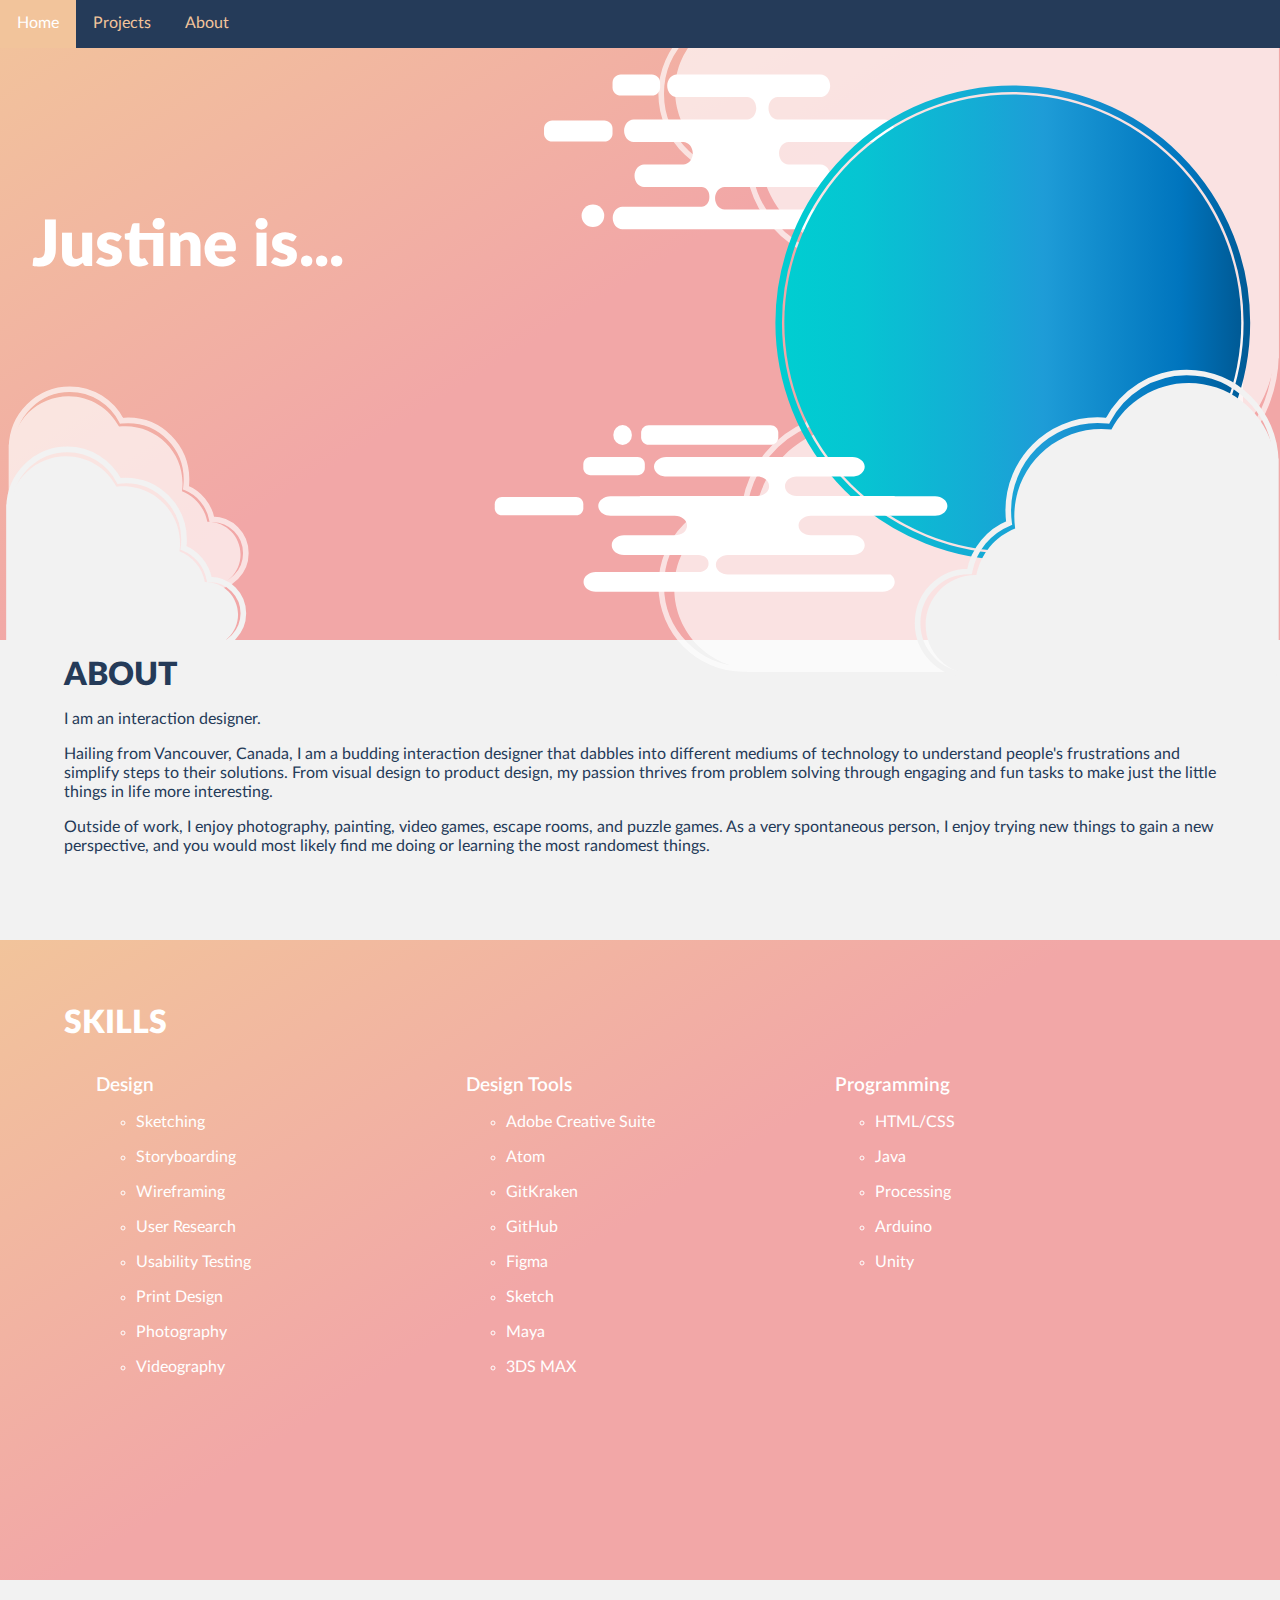
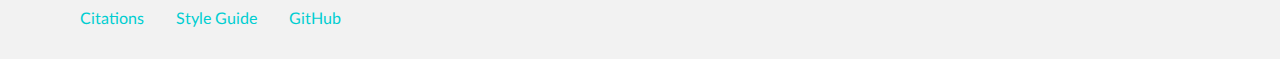
==== commit f8ca92c4: "Added: Text animation" ====
--- a/index.html
+++ b/index.html
@@ -32,8 +32,13 @@
 
   </header>
 
-  <section class="row">
     <div class="banner">
+      <h1 class="hide" id="bannerMobileText">Welcome</h1>
+      <h4 class="hide" id="bannerMobileTextParagraph">I'm Justine</h4>
+      <div id="bannerTextContainer">
+        <h1 id="bannerText">Justine is...</h1>
+        <h1 id="TextSwitch"></h1>
+      </div>
       <svg id="bannerSVG" version="1.1" xmlns="http://www.w3.org/2000/svg" xmlns:xlink="http://www.w3.org/1999/xlink" x="0px" y="0px"
       	 viewBox="0 0 1366 768" style="enable-background:new 0 0 1366 768;" xml:space="preserve">
       <style type="text/css">
@@ -158,22 +163,86 @@
       			c-0.35-0.01-0.69-0.01-1.04-0.01c-30.03,0-54.38,24.67-54.38,55.1s24.35,55.1,54.38,55.1c1.49,0,2.97-0.06,4.43-0.18v0.22h318
       			c3.06,0,5.55-2.53,5.55-5.63v-20.82v-4.5V492.21H1361.51z"/>
       	</g>
-      </g>
+
       </svg>
 
     </div>
+    <div class="container">
+
+      <section class="row">
+        <h1>ABOUT</h1>
+          <p>
+            I am an interaction designer.
+          </p>
+
+          <p>
+            Hailing from Vancouver, Canada, I am a budding interaction designer that dabbles into different mediums of technology to understand people's frustrations and simplify steps to their solutions. From visual design to product design, my
+            passion thrives from problem solving through engaging and fun tasks to make just the little things in life more interesting.
+          </p>
+
+          <p>
+            Outside of work, I enjoy photography, painting, video games, escape rooms, and puzzle games. As a very spontaneous person, I enjoy trying new things to gain a new perspective, and you would most likely find me doing or learning the most
+            randomest things.
+          </p>
+
+
+
+      </section>
+</div>
+
+    <div id="SkillsColumnDiv">
+      <h1>SKILLS</h1>
+
+      <section class="SkillsBox">
+        <div class="SkillsColumn1">
+          <h3>Design</h3>
+          <ul class="skills">
+            <li>Sketching</li>
+            <li>Storyboarding</li>
+            <li>Wireframing</li>
+            <li>User Research</li>
+            <li>Usability Testing</li>
+            <li>Print Design</li>
+            <li>Photography</li>
+            <li>Videography</li>
+          </ul>
+        </div>
+
+        <div class="SkillsColumn1">
+          <h3>Design Tools</h3>
+          <ul class="skills">
+            <li>Adobe Creative Suite</li>
+            <li>Atom</li>
+            <li>GitKraken</li>
+            <li>GitHub</li>
+            <li>Figma</li>
+            <li>Sketch</li>
+            <li>Maya</li>
+            <li>3DS MAX</li>
+
+          </ul>
+        </div>
+        <div class="SkillsColumn1">
+          <h3>Programming</h3>
+          <ul class="skills">
+            <li>HTML/CSS</li>
+            <li>Java</li>
+            <li>Processing</li>
+            <li>Arduino</li>
+            <li>Unity</li>
+          </ul>
+        </div>
+
+
+
 
   </section>
 
-  <div class="container">
-    <h1>Hi, My Name Is Justine!</h1>
-
-
-  </div>
+    </div>
   <footer>
     <li><a href="html/citations.html">Citations</a></li>
     <li><a href="html/styleguide.html">Style Guide</a></li>
-    <li><a href="https://github.com/Juuzhang/P02_Website">GitHub</a></li>
+    <li><a href="https://github.com/Juuzhang/Portfolio">GitHub</a></li>
   </footer>
 
 </body>
--- a/css/main.css
+++ b/css/main.css
@@ -134,25 +134,26 @@
 /* BODY CONTAINER ////////////////////////////////////////////////////////////// */
 .container {
   position: relative;
-  padding-top: 3rem;
+  padding-top: 1em;
   padding-left: 5%;
   padding-right: 5%;
   content: "";
-  min-height: 700px;
+  min-height: 300px;
   width: 100%;
 }
 
 .banner {
   bottom: 0px;
   margin: 0;
+  padding-top: 0;
+  position: relative;
   background: rgb(242, 196, 155);
   background: linear-gradient(148deg, rgba(242, 196, 155, 1) 0%, rgba(242, 167, 167, 1) 47%);
   width: 100%;
-  height: 48em;
+  height: 40em;
 }
 
 body {
-  position: relative;
   font-family: "LatoWeb", sans-serif;
   font-size: 1rem;
   padding: 0;
@@ -173,10 +174,9 @@
 }
 
 /* SVG //////////////////////////////////////////////////////////////////////////////////// */
-
 #bannerSVG {
-  position: relative;
-background-position: bottom;
+  position: absolute;
+  padding: 0;
 }
 
 /* GENERAL TAGS, TAG CLASSES ////////////////////////////////////////////////////////////// */
@@ -213,6 +213,7 @@
 }
 
 .column1 {
+  position: relative;
   float: left;
   width: 49%;
   padding-left: 2rem;
@@ -231,7 +232,11 @@
 }
 
 #SkillsColumnDiv {
-  width: 60%;
+  width: 100%;
+  color: white;
+  padding: 4em;
+  background: linear-gradient(148deg, rgba(242, 196, 155, 1) 0%, rgba(242, 167, 167, 1) 47%);
+  height: 40em;
 }
 
 .SkillsBox {
@@ -267,9 +272,9 @@
     width: 100%;
   }
 
-  #SkillsColumnDiv {
-    width: 100%;
-  }
+#SkillsColumnDiv{
+  height: 50em;
+}
 
   .SkillsColumn1 {
     width: 50%;
@@ -278,9 +283,78 @@
   .SkillsColumn2 {
     width: 50%;
   }
+
+  .banner {
+    display: block;
+  }
+
+
+
+  #bannerTextContainer {
+    display: none;
+  }
+
+  #bannerSVG {
+    display: none;
+  }
+
+  #bannerMobileText {
+    display: block;
+    padding: 2em 1em 0 1em;
+    margin: 0;
+    font-size: 4em;
+    color: white;
+    text-align: center;
+  }
+
+  #bannerMobileTextParagraph {
+    display: block;
+    padding: 0 1em 1em 1em;
+    margin: 0;
+    font-size: 2em;
+    color: white;
+    text-align: center;
+  }
+}
+
+@media only screen and (min-width: 746px) {
+  #bannerMobileText {
+    display: none;
+  }
+
+  #bannerMobileTextParagraph {
+    display: none;
+  }
+
 }
 
 /* DIV IDS ////////////////////////////////////////////////////////////// */
+#bannerText {
+  padding: 0 0 0 0;
+  float: left;
+  font-size: 4em;
+  color: white;
+}
+
+#bannerTextContainer {
+  bottom: 0px;
+  margin: 0;
+  padding-top: 20em;
+  padding-left: 2em;
+  position: absolute;
+  width: 100%;
+  height: 47em;
+}
+
+#TextSwitch {
+  padding: 0 0 0 0;
+  float: left;
+  text-align: left;
+  font-size: 3em;
+  color: white;
+  clear: both;
+}
+
 #colour1 {
   float: left;
   padding: 1em;
--- a/css/svgAnimations.css
+++ b/css/svgAnimations.css
@@ -1,45 +1,53 @@
-#bannerSVG{
-  padding-top: 5em;
-}
-
+/* TEXT ///////////////////////////////// */
+#bannerText {
+  animation: fadein 1s linear;
+}
+
+#TextSwitch {
+  animation: fadein 2s linear;
+}
+
+#TextSwitch:after {
+  content: "";
+  animation: switch 10s infinite;
+}
+
+#bannerMobileText {
+  animation: fadein 1s linear;
+}
+
+#bannerMobileTextParagraph {
+  animation: fadein 5s linear;
+}
 
 /* CLOUDS /////////////////////////// */
-
-.rightBgClouds{
-  transform: scale(1.0);
+.rightBgClouds {
   animation: slideLeft 3s linear,
-            5s slideBounceLeft 3s infinite;
-
+    5s slideBounceLeft 3s infinite;
 }
 
 .rightBgClouds2 {
   animation: slideLeft2 2s linear,
-            4s slideBounceLeft 2s infinite;
-
-}
-
-.leftBgClouds{
+    4s slideBounceLeft 2s infinite;
+}
+
+.leftBgClouds {
   animation: slideRight 3s linear,
-  5s slideBounceRight 3s infinite;
-}
-
-.leftBgClouds2{
+    5s slideBounceRight 3s infinite;
+}
+
+.leftBgClouds2 {
   animation: slideRight 2s linear,
-  3s slideBounceRight 2s infinite;
+    3s slideBounceRight 2s infinite;
 }
 
 /* SUN ///////////////////////////////////////////////////// */
-
-
-
 /* MIST ///////////////////////////////////////////////////// */
-
-.MistTop, .MistBottom{
-      animation: fadein 3s linear;
+.MistTop, .MistBottom {
+  animation: fadein 3s linear;
 }
 
 /* KEYFRAMES /////////////////////////////////////// */
-
 @keyframes slideLeft {
   0% {
     transform: translate(650px);
@@ -67,16 +75,14 @@
 
   100% {
     transform: translate(-10px);
-
-  }
-
-}
-
+  }
+}
 
 @keyframes slideBounceLeft {
   0% {
     transform: translate(30px);
   }
+
   50% {
     transform: translate(50px);
   }
@@ -90,6 +96,7 @@
   0% {
     transform: translate(-10px);
   }
+
   50% {
     transform: translate(-20px);
   }
@@ -99,8 +106,124 @@
   }
 }
 
-
 @keyframes fadein {
-    from { opacity: 0; }
-    to   { opacity: 1; }
-}
+  from {
+    opacity: 0;
+  }
+
+  to {
+    opacity: 1;
+  }
+}
+
+@keyframes switch {
+  0% {
+    opacity: 0%;
+  }
+
+  10% {
+  }
+
+  15% {
+
+  }
+
+  20% {
+    opacity: 100%;
+  }
+
+  25% {
+    content: "an Interaction Designer";
+  }
+
+  30% {
+
+    content: "an Interaction Designer";
+  }
+
+  35% {
+
+  }
+
+  40% {
+  opacity: 0;
+  }
+
+  45% {
+    opacity: 100%;
+  }
+
+  50% {
+    content: "an UX/UI Designer";
+  }
+
+  55% {
+    opacity: 0%;
+  }
+
+  60% {
+    opacity: 100%;
+  }
+
+  65% {
+    content: "a Web Designer";
+  }
+
+  70% {
+    opacity: 0%;
+  }
+
+  75% {
+    opacity: 100%;
+  }
+
+  80% {
+    content: "an Artist"
+  }
+
+  85% {
+    opacity: 0%;
+  }
+
+  90% {
+    opacity: 100%;
+  }
+
+  95% {
+    content: "a Graphic Designer"
+  }
+
+  100% {
+      opacity: 0%;
+  }
+}
+
+@keyframes pulse {
+  0% {
+    color: #051E3E;
+  }
+
+  10% {
+    color: #051E3E;
+  }
+
+  30% {
+    color: white;
+  }
+
+  50% {
+    color: #051E3E;
+  }
+
+  60% {
+    color: #051E3E;
+  }
+
+  80% {
+    color: white;
+  }
+
+  100% {
+    color: #051E3E;
+  }
+}
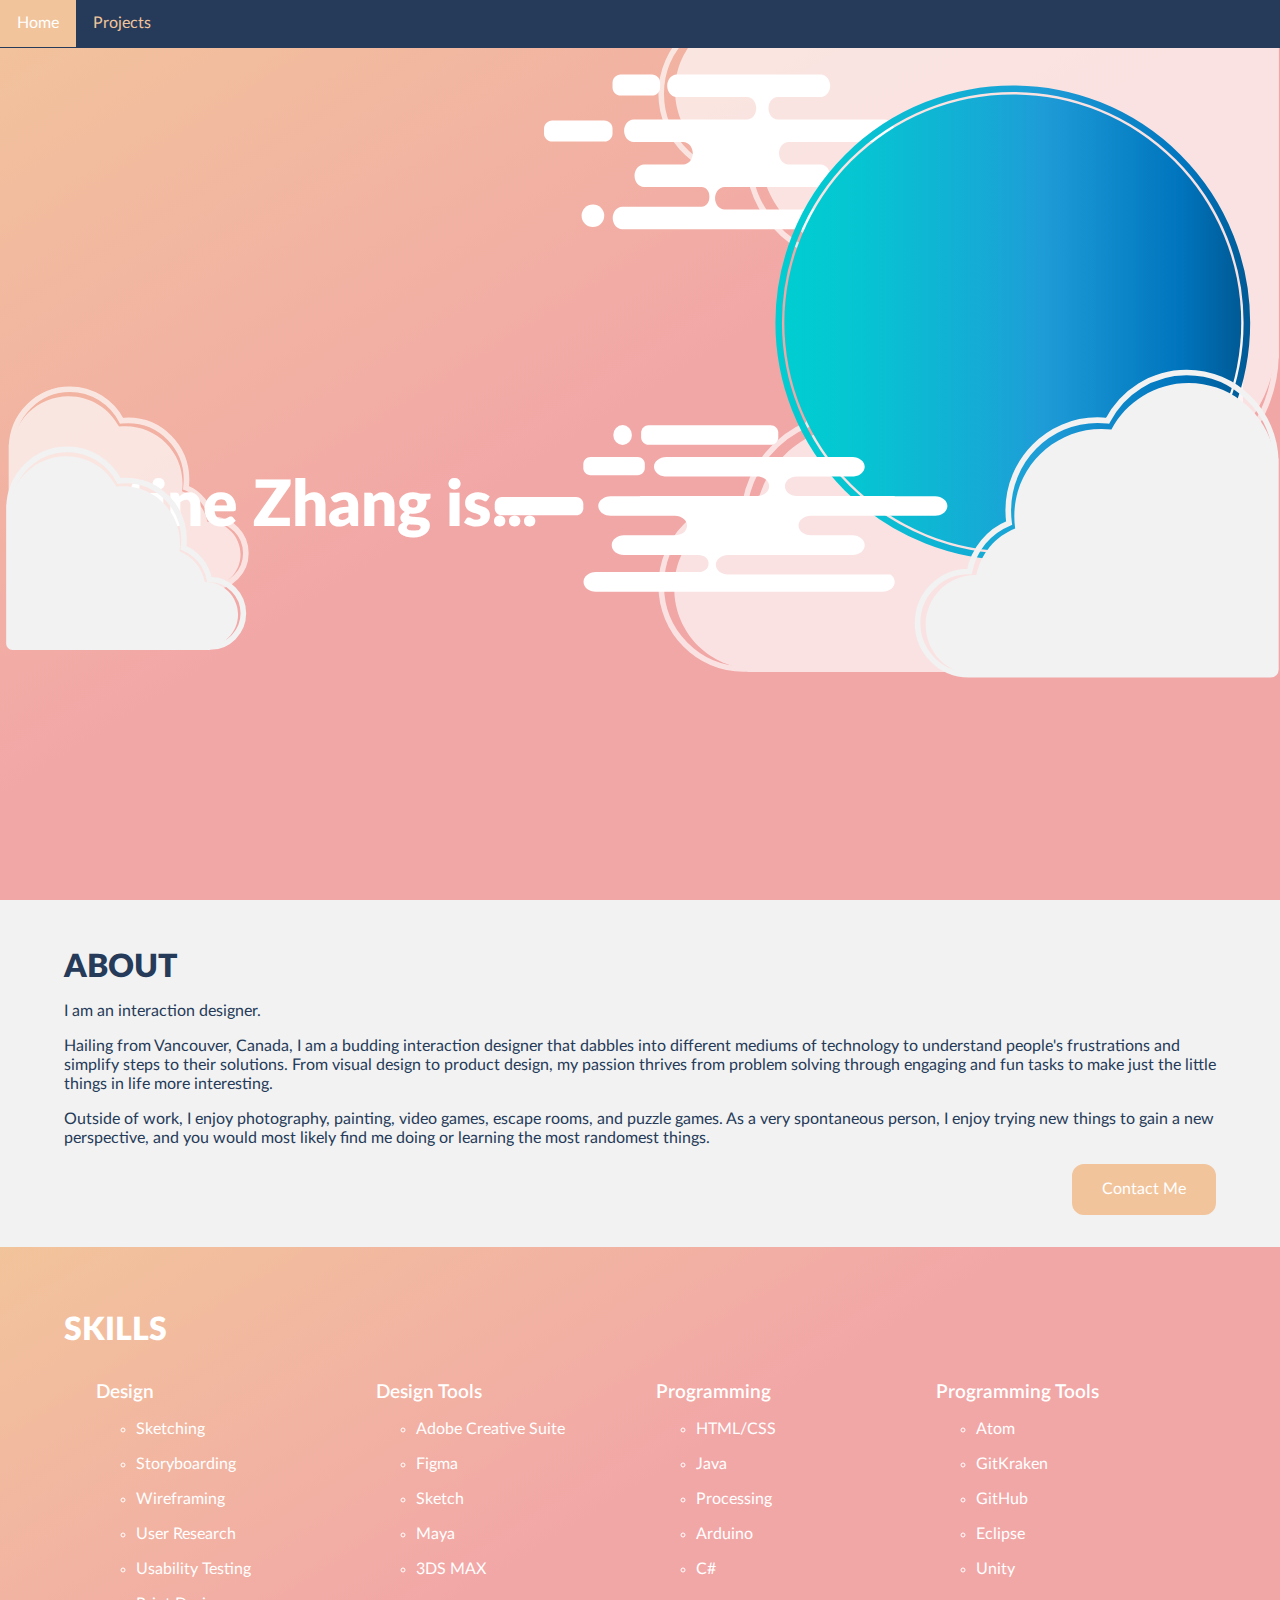
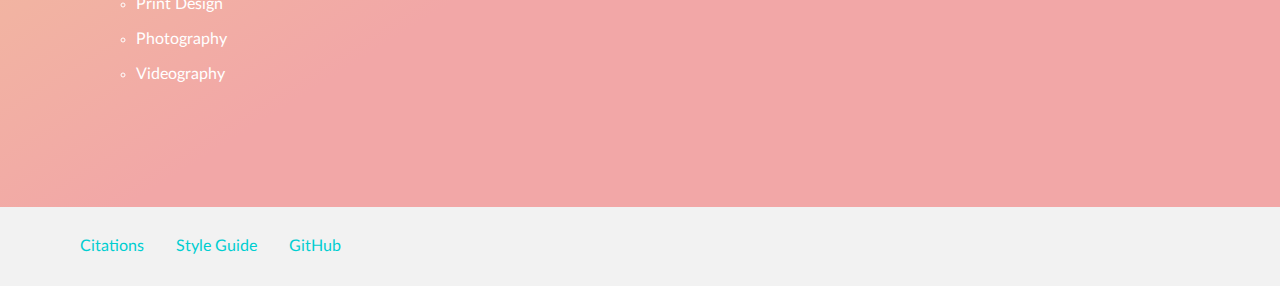
==== commit e0330122: "Edited: Projects Page, Index Page" ====
--- a/index.html
+++ b/index.html
@@ -10,84 +10,125 @@
   <link href="css/main.css" rel="stylesheet">
   <link href="css/fonts.css" rel="stylesheet">
   <link href="css/svgAnimations.css" rel="stylesheet">
-  <script type="text/javascript" src="javascript/main.js"></script>
 
 </head>
 
 <body>
 
 
-  <header>
-
-    <input class="hide" type="checkbox" id="hamburger" />
-
-    <nav>
-      <ul>
-        <li><a href="index.html">Home</a></li>
-        <li><a href="html/projects.html">Projects</a></li>
-        <li><a href="html/about.html">About</a></li>
-
-      </ul>
-    </nav>
-
+  <header id="nav">
+
+    <div class="navbar">
+
+      <input class="hide" type="checkbox" id="hamburger" />
+
+      <nav>
+        <ul>
+          <li><a href="index.html">Home</a></li>
+          <li><a href="html/projects.html">Projects</a></li>
+
+
+        </ul>
+      </nav>
+    </div>
   </header>
 
-    <div class="banner">
-      <h1 class="hide" id="bannerMobileText">Welcome</h1>
-      <h4 class="hide" id="bannerMobileTextParagraph">I'm Justine</h4>
-      <div id="bannerTextContainer">
-        <h1 id="bannerText">Justine is...</h1>
-        <h1 id="TextSwitch"></h1>
-      </div>
-      <svg id="bannerSVG" version="1.1" xmlns="http://www.w3.org/2000/svg" xmlns:xlink="http://www.w3.org/1999/xlink" x="0px" y="0px"
-      	 viewBox="0 0 1366 768" style="enable-background:new 0 0 1366 768;" xml:space="preserve">
+  <div class="banner">
+    <h1 class="hide" id="bannerMobileText">Welcome</h1>
+    <h4 class="hide" id="bannerMobileTextParagraph">I'm Justine</h4>
+    <div id="bannerTextContainer">
+      <h1 id="bannerText">Justine Zhang is...</h1>
+      <h1 id="TextSwitch"></h1>
+    </div>
+    <svg id="bannerSVG" version="1.1" xmlns="http://www.w3.org/2000/svg" xmlns:xlink="http://www.w3.org/1999/xlink" x="0px" y="0px" viewBox="0 0 1366 768" style="enable-background:new 0 0 1366 768;" xml:space="preserve">
       <style type="text/css">
-      	.st0{clip-path:url(#SVGID_2_);}
-      	.rightBgClouds{opacity:0.67;}
-        .leftBgClouds{opacity:0.67;}
-      	.st2{fill:#FFFFFF;}
-      	.st3{fill:none;stroke:#FFFFFF;stroke-width:6;stroke-miterlimit:10;}
-      	.st4{fill:#F2F2F2;}
-      	.st5{fill:none;stroke:#F2F2F2;stroke-width:6;stroke-miterlimit:10;}
-      	.st6{opacity:0.67;fill:#FFFFFF;}
-      	.st7{opacity:0.69;}
-      	.st8{fill:url(#SVGID_3_);}
-      	.st9{fill:none;stroke:url(#SVGID_4_);stroke-width:7;stroke-miterlimit:10;}
+        .st0 {
+          clip-path: url(#SVGID_2_);
+        }
+
+        .rightBgClouds {
+          opacity: 0.67;
+        }
+
+        .leftBgClouds {
+          opacity: 0.67;
+        }
+
+        .st2 {
+          fill: #FFFFFF;
+        }
+
+        .st3 {
+          fill: none;
+          stroke: #FFFFFF;
+          stroke-width: 6;
+          stroke-miterlimit: 10;
+        }
+
+        .st4 {
+          fill: #F2F2F2;
+        }
+
+        .st5 {
+          fill: none;
+          stroke: #F2F2F2;
+          stroke-width: 6;
+          stroke-miterlimit: 10;
+        }
+
+        .st6 {
+          opacity: 0.67;
+          fill: #FFFFFF;
+        }
+
+        .st7 {
+          opacity: 0.69;
+        }
+
+        .st8 {
+          fill: url(#SVGID_3_);
+        }
+
+        .st9 {
+          fill: none;
+          stroke: url(#SVGID_4_);
+          stroke-width: 7;
+          stroke-miterlimit: 10;
+        }
       </style>
       <g id="Objects">
-      	<g class="rightBgClouds">
-      		<path class="st2" d="M1323.49,358.62c-1.46-81.83-68.24-147.72-150.42-147.72c-57.76,0-107.91,32.56-133.13,80.31
+        <g class="rightBgClouds">
+          <path class="st2" d="M1323.49,358.62c-1.46-81.83-68.24-147.72-150.42-147.72c-57.76,0-107.91,32.56-133.13,80.31
       			c-5.59-0.63-11.27-0.96-17.02-0.96c-83.1,0-150.46,67.36-150.46,150.46c0,7.08,0.5,14.05,1.45,20.87
       			c-34.08,13.51-59.71,43.74-66.77,80.58c-0.55-0.01-1.09-0.02-1.64-0.02c-47.45,0-85.92,38.47-85.92,85.92
-      			c0,47.45,38.47,85.92,85.92,85.92c2.36,0,4.69-0.1,7-0.29v0.34h502.39c4.83,0,8.78-3.95,8.78-8.78v-32.47v-7.02V358.62H1323.49z"
-      			/>
-      		<path class="st3" d="M1323.41,345.72c-1.5-84.8-69.81-153.09-153.87-153.09c-59.09,0-110.39,33.74-136.18,83.23
+      			c0,47.45,38.47,85.92,85.92,85.92c2.36,0,4.69-0.1,7-0.29v0.34h502.39c4.83,0,8.78-3.95,8.78-8.78v-32.47v-7.02V358.62H1323.49z" />
+          <path class="st3" d="M1323.41,345.72c-1.5-84.8-69.81-153.09-153.87-153.09c-59.09,0-110.39,33.74-136.18,83.23
       			c-5.72-0.65-11.53-1-17.41-1c-85,0-153.91,69.81-153.91,155.93c0,7.34,0.51,14.56,1.48,21.63c-34.87,14-61.08,45.33-68.3,83.51
       			c-0.56-0.01-1.12-0.02-1.68-0.02c-48.54,0-87.89,39.86-87.89,89.04c0,49.18,39.35,89.04,87.89,89.04c2.41,0,4.8-0.1,7.16-0.3v0.35
-      			h513.91c4.94,0,8.98-4.09,8.98-9.09v-33.65v-7.27v-318.3H1323.41z"/>
-      	</g>
-      	<g class="leftBgClouds">
-      		<path class="st2" d="M12.27,482.57c0.59-33.12,27.62-59.79,60.89-59.79c23.38,0,43.68,13.18,53.89,32.51
+      			h513.91c4.94,0,8.98-4.09,8.98-9.09v-33.65v-7.27v-318.3H1323.41z" />
+        </g>
+        <g class="leftBgClouds">
+          <path class="st2" d="M12.27,482.57c0.59-33.12,27.62-59.79,60.89-59.79c23.38,0,43.68,13.18,53.89,32.51
       			c2.26-0.25,4.56-0.39,6.89-0.39c33.64,0,60.9,27.27,60.9,60.9c0,2.87-0.2,5.69-0.59,8.45c13.8,5.47,24.17,17.71,27.03,32.62
       			c0.22,0,0.44-0.01,0.66-0.01c19.21,0,34.78,15.57,34.78,34.78s-15.57,34.78-34.78,34.78c-0.95,0-1.9-0.04-2.83-0.12v0.14H15.76
-      			c-1.95,0-3.55-1.6-3.55-3.55v-13.14v-2.84V482.57H12.27z"/>
-      		<path class="st3" d="M12.31,477.35c0.61-34.33,28.26-61.97,62.28-61.97c23.92,0,44.68,13.66,55.12,33.69
+      			c-1.95,0-3.55-1.6-3.55-3.55v-13.14v-2.84V482.57H12.27z" />
+          <path class="st3" d="M12.31,477.35c0.61-34.33,28.26-61.97,62.28-61.97c23.92,0,44.68,13.66,55.12,33.69
       			c2.31-0.26,4.67-0.4,7.05-0.4c34.41,0,62.3,28.26,62.3,63.12c0,2.97-0.21,5.89-0.6,8.75c14.11,5.67,24.72,18.35,27.65,33.8
       			c0.23,0,0.45-0.01,0.68-0.01c19.65,0,35.58,16.14,35.58,36.04s-15.93,36.04-35.58,36.04c-0.98,0-1.94-0.04-2.9-0.12v0.14H15.88
-      			c-2,0-3.63-1.66-3.63-3.68v-13.62v-2.94V477.35H12.31z"/>
-      	</g>
+      			c-2,0-3.63-1.66-3.63-3.68v-13.62v-2.94V477.35H12.31z" />
+        </g>
         <g class="leftBgClouds2">
-      		<path class="st4" d="M9.61,546.7c0.59-33.12,27.62-59.79,60.89-59.79c23.38,0,43.68,13.18,53.89,32.51
+          <path class="st4" d="M9.61,546.7c0.59-33.12,27.62-59.79,60.89-59.79c23.38,0,43.68,13.18,53.89,32.51
       			c2.26-0.25,4.56-0.39,6.89-0.39c33.64,0,60.9,27.27,60.9,60.9c0,2.87-0.2,5.69-0.59,8.45c13.8,5.47,24.17,17.71,27.03,32.62
       			c0.22,0,0.44-0.01,0.66-0.01c19.21,0,34.78,15.57,34.78,34.78s-15.57,34.78-34.78,34.78c-0.95,0-1.9-0.04-2.83-0.12v0.14H13.1
-      			c-1.95,0-3.55-1.6-3.55-3.55v-13.14v-2.84V546.7H9.61z"/>
-      		<path class="st5" d="M9.65,541.48c0.61-34.33,28.26-61.97,62.28-61.97c23.92,0,44.68,13.66,55.12,33.69
+      			c-1.95,0-3.55-1.6-3.55-3.55v-13.14v-2.84V546.7H9.61z" />
+          <path class="st5" d="M9.65,541.48c0.61-34.33,28.26-61.97,62.28-61.97c23.92,0,44.68,13.66,55.12,33.69
       			c2.31-0.26,4.67-0.4,7.05-0.4c34.41,0,62.3,28.26,62.3,63.12c0,2.97-0.21,5.89-0.6,8.75c14.11,5.67,24.72,18.35,27.65,33.8
       			c0.23,0,0.45-0.01,0.68-0.01c19.65,0,35.58,16.14,35.58,36.04s-15.93,36.04-35.58,36.04c-0.98,0-1.94-0.04-2.9-0.12v0.14H13.22
-      			c-2,0-3.63-1.66-3.63-3.68v-13.62v-2.94V541.48H9.65z"/>
-      	</g>
-      	<g class="MistTop">
-      		<path class="st2" d="M944.12,127.6h-33.88c0.6,0,1.19-0.07,1.76-0.2h-82.19c-5.32,0-9.67-5.38-9.67-11.95v0
+      			c-2,0-3.63-1.66-3.63-3.68v-13.62v-2.94V541.48H9.65z" />
+        </g>
+        <g class="MistTop">
+          <path class="st2" d="M944.12,127.6h-33.88c0.6,0,1.19-0.07,1.76-0.2h-82.19c-5.32,0-9.67-5.38-9.67-11.95v0
       			c0-6.57,4.35-11.95,9.67-11.95h47.27c4.99-0.73,8.89-5.8,8.89-11.9c0-6.6-4.55-12-10.11-12H722.15c-5.56,0-10.11,5.4-10.11,12
       			c0,6.11,3.9,11.18,8.89,11.9h76.47c5.32,0,9.67,5.38,9.67,11.95v0c0,6.57-4.35,11.95-9.67,11.95h-98.24
       			c0.57,0.12,1.16,0.2,1.76,0.2h-24.78c-5.56,0-10.11,5.4-10.11,12v0c0,6.6,4.55,12,10.11,12h24.78h28.31c5.56,0,10.11,5.4,10.11,12
@@ -95,47 +136,46 @@
       			c4.51,0,8.19,4.38,8.19,9.72v1.55c0,5.35-3.69,9.72-8.19,9.72h-52.56H664c-5.56,0-10.11,5.4-10.11,12v0c0,6.6,4.55,12,10.11,12
       			h236.63c5.56,0,10.11-5.4,10.11-12v0c0-3.58-1.35-6.8-3.46-9H773.22c-5.56,0-10.11-5.4-10.11-12v0c0-6.6,4.55-12,10.11-12h102.64
       			c5.56,0,10.11-5.4,10.11-12c0-6.6-4.55-12-10.11-12h-34.38c-5.56,0-10.11-5.4-10.11-12v0c0-6.6,4.55-12,10.11-12h89.49h13.15
-      			c5.56,0,10.11-5.4,10.11-12v0C954.23,133,949.68,127.6,944.12,127.6z"/>
-      		<path class="st2" d="M644.99,151.05h-55.71c-4.78,0-8.7-3.91-8.7-8.7v-4.99c0-4.78,3.91-8.7,8.7-8.7h55.71
-      			c4.78,0,8.7,3.91,8.7,8.7v4.99C653.69,147.14,649.78,151.05,644.99,151.05z"/>
-      		<path class="st2" d="M695.76,101.99h-33.37c-4.78,0-8.7-3.91-8.7-8.7V88.3c0-4.78,3.91-8.7,8.7-8.7h33.37c4.78,0,8.7,3.91,8.7,8.7
-      			v4.99C704.46,98.07,700.54,101.99,695.76,101.99z"/>
-      		<ellipse class="st2" cx="632.76" cy="230.29" rx="12.07" ry="12.09"/>
-      	</g>
-
-      	<g class="rightBgClouds">
-      		<path class="st2" d="M1361.82,366.42c-1.55,81.83-72.48,147.72-159.76,147.72c-61.35,0-114.61-32.56-141.39-80.31
+      			c5.56,0,10.11-5.4,10.11-12v0C954.23,133,949.68,127.6,944.12,127.6z" />
+          <path class="st2" d="M644.99,151.05h-55.71c-4.78,0-8.7-3.91-8.7-8.7v-4.99c0-4.78,3.91-8.7,8.7-8.7h55.71
+      			c4.78,0,8.7,3.91,8.7,8.7v4.99C653.69,147.14,649.78,151.05,644.99,151.05z" />
+          <path class="st2" d="M695.76,101.99h-33.37c-4.78,0-8.7-3.91-8.7-8.7V88.3c0-4.78,3.91-8.7,8.7-8.7h33.37c4.78,0,8.7,3.91,8.7,8.7
+      			v4.99C704.46,98.07,700.54,101.99,695.76,101.99z" />
+          <ellipse class="st2" cx="632.76" cy="230.29" rx="12.07" ry="12.09" />
+        </g>
+
+        <g class="rightBgClouds">
+          <path class="st2" d="M1361.82,366.42c-1.55,81.83-72.48,147.72-159.76,147.72c-61.35,0-114.61-32.56-141.39-80.31
       			c-5.94,0.63-11.97,0.96-18.08,0.96c-88.25,0-159.79-67.36-159.79-150.46c0-7.08,0.53-14.05,1.54-20.87
       			c-36.2-13.51-63.42-43.74-70.91-80.58c-0.58,0.01-1.16,0.02-1.74,0.02c-50.39,0-91.25-38.47-91.25-85.92
-      			c0-47.45,40.85-85.92,91.25-85.92c2.5,0,4.98,0.1,7.43,0.29v-0.34h533.56c5.13,0,9.32,3.95,9.32,8.78v32.47v7.02v307.14H1361.82z"
-      			/>
-      		<path class="st3" d="M1361.73,379.32c-1.59,84.8-74.14,153.09-163.42,153.09c-62.75,0-117.24-33.74-144.63-83.23
+      			c0-47.45,40.85-85.92,91.25-85.92c2.5,0,4.98,0.1,7.43,0.29v-0.34h533.56c5.13,0,9.32,3.95,9.32,8.78v32.47v7.02v307.14H1361.82z" />
+          <path class="st3" d="M1361.73,379.32c-1.59,84.8-74.14,153.09-163.42,153.09c-62.75,0-117.24-33.74-144.63-83.23
       			c-6.07,0.65-12.24,1-18.5,1c-90.27,0-163.46-69.81-163.46-155.93c0-7.34,0.54-14.56,1.57-21.63c-37.03-14-64.87-45.33-72.54-83.51
       			c-0.59,0.01-1.19,0.02-1.78,0.02c-51.55,0-93.34-39.86-93.34-89.04c0-49.18,41.79-89.04,93.34-89.04c2.56,0,5.1,0.1,7.6,0.3V11
-      			h545.79c5.24,0,9.53,4.09,9.53,9.09v33.65v7.27v318.3H1361.73z"/>
-      	</g>
-      	<g class="Sun">
-      		<linearGradient id="SVGID_2_" gradientUnits="userSpaceOnUse" x1="837.0536" y1="344.5186" x2="1324.6448" y2="344.5186">
-      			<stop  offset="4.741732e-07" style="stop-color:#00CED1"/>
-      			<stop  offset="0.1626" style="stop-color:#06C5D2"/>
-      			<stop  offset="0.4319" style="stop-color:#15ABD5"/>
-      			<stop  offset="0.5674" style="stop-color:#1E9CD7"/>
-      			<stop  offset="0.8652" style="stop-color:#0075BE"/>
-      			<stop  offset="0.9944" style="stop-color:#005B97"/>
-      		</linearGradient>
-      		<circle style="fill:url(#SVGID_2_);" cx="1080.85" cy="344.52" r="243.8"/>
-      		<linearGradient id="SVGID_3_" gradientUnits="userSpaceOnUse" x1="827.5064" y1="344.5186" x2="1334.192" y2="344.5186">
-      			<stop  offset="4.741732e-07" style="stop-color:#00CED1"/>
-      			<stop  offset="0.1626" style="stop-color:#06C5D2"/>
-      			<stop  offset="0.4319" style="stop-color:#15ABD5"/>
-      			<stop  offset="0.5674" style="stop-color:#1E9CD7"/>
-      			<stop  offset="0.8652" style="stop-color:#0075BE"/>
-      			<stop  offset="0.9944" style="stop-color:#005B97"/>
-      		</linearGradient>
-      		<circle style="fill:none;stroke:url(#SVGID_3_);stroke-width:7;stroke-miterlimit:10;" cx="1080.85" cy="344.52" r="249.84"/>
-      	</g>
-      	<g class="MistBottom">
-      		<path class="st2" d="M998,529.5h-43.8c0.78,0,1.54-0.07,2.28-0.17H850.22c-6.87,0-12.5-4.69-12.5-10.42v0
+      			h545.79c5.24,0,9.53,4.09,9.53,9.09v33.65v7.27v318.3H1361.73z" />
+        </g>
+        <g class="Sun">
+          <linearGradient id="SVGID_2_" gradientUnits="userSpaceOnUse" x1="837.0536" y1="344.5186" x2="1324.6448" y2="344.5186">
+            <stop offset="4.741732e-07" style="stop-color:#00CED1" />
+            <stop offset="0.1626" style="stop-color:#06C5D2" />
+            <stop offset="0.4319" style="stop-color:#15ABD5" />
+            <stop offset="0.5674" style="stop-color:#1E9CD7" />
+            <stop offset="0.8652" style="stop-color:#0075BE" />
+            <stop offset="0.9944" style="stop-color:#005B97" />
+          </linearGradient>
+          <circle style="fill:url(#SVGID_2_);" cx="1080.85" cy="344.52" r="243.8" />
+          <linearGradient id="SVGID_3_" gradientUnits="userSpaceOnUse" x1="827.5064" y1="344.5186" x2="1334.192" y2="344.5186">
+            <stop offset="4.741732e-07" style="stop-color:#00CED1" />
+            <stop offset="0.1626" style="stop-color:#06C5D2" />
+            <stop offset="0.4319" style="stop-color:#15ABD5" />
+            <stop offset="0.5674" style="stop-color:#1E9CD7" />
+            <stop offset="0.8652" style="stop-color:#0075BE" />
+            <stop offset="0.9944" style="stop-color:#005B97" />
+          </linearGradient>
+          <circle style="fill:none;stroke:url(#SVGID_3_);stroke-width:7;stroke-miterlimit:10;" cx="1080.85" cy="344.52" r="249.84" />
+        </g>
+        <g class="MistBottom">
+          <path class="st2" d="M998,529.5h-43.8c0.78,0,1.54-0.07,2.28-0.17H850.22c-6.87,0-12.5-4.69-12.5-10.42v0
       			c0-5.73,5.62-10.42,12.5-10.42h61.11c6.45-0.63,11.49-5.05,11.49-10.38c0-5.76-5.88-10.46-13.07-10.46H711.02
       			c-7.19,0-13.07,4.71-13.07,10.46c0,5.33,5.04,9.75,11.49,10.38h98.86c6.87,0,12.5,4.69,12.5,10.42v0c0,5.73-5.62,10.42-12.5,10.42
       			H681.29c0.74,0.11,1.5,0.17,2.28,0.17h-32.03c-7.19,0-13.07,4.71-13.07,10.46v0c0,5.76,5.88,10.46,13.07,10.46h32.03h36.61
@@ -144,106 +184,116 @@
       			c-7.19,0-13.07,4.71-13.07,10.46v0c0,5.76,5.88,10.46,13.07,10.46h305.93c7.19,0,13.07-4.71,13.07-10.46v0
       			c0-3.12-1.74-5.93-4.47-7.85H777.05c-7.19,0-13.07-4.71-13.07-10.46v0c0-5.76,5.88-10.46,13.07-10.46h132.7
       			c7.19,0,13.07-4.71,13.07-10.46s-5.88-10.46-13.07-10.46H865.3c-7.19,0-13.07-4.71-13.07-10.46l0,0c0-5.76,5.88-10.46,13.07-10.46
-      			H981h17c7.19,0,13.07-4.71,13.07-10.46v0C1011.07,534.21,1005.19,529.5,998,529.5z"/>
-      		<path class="st2" d="M822.45,474.7H692.34c-4.47,0-8.13-3.66-8.13-8.13v-4.66c0-4.47,3.66-8.13,8.13-8.13h130.11
-      			c4.47,0,8.13,3.66,8.13,8.13v4.66C830.58,471.04,826.92,474.7,822.45,474.7z"/>
-      		<ellipse class="st2" cx="664.44" cy="464.24" rx="9.93" ry="10.55"/>
-      		<path class="st2" d="M614.93,549.95h-79.34c-4.17,0-7.59-3.41-7.59-7.59v-4.35c0-4.17,3.41-7.59,7.59-7.59h79.34
-      			c4.17,0,7.59,3.41,7.59,7.59v4.35C622.51,546.54,619.1,549.95,614.93,549.95z"/>
-      		<path class="st2" d="M680.56,507.16H630.1c-4.17,0-7.59-3.41-7.59-7.59v-4.35c0-4.17,3.41-7.59,7.59-7.59h50.46
-      			c4.17,0,7.59,3.41,7.59,7.59v4.35C688.15,503.75,684.74,507.16,680.56,507.16z"/>
-      	</g>
-      	<g class="rightBgClouds2">
-      		<path class="st4" d="M1361.56,500.19c-0.9-50.64-42.23-91.41-93.08-91.41c-35.74,0-66.77,20.14-82.38,49.7
+      			H981h17c7.19,0,13.07-4.71,13.07-10.46v0C1011.07,534.21,1005.19,529.5,998,529.5z" />
+          <path class="st2" d="M822.45,474.7H692.34c-4.47,0-8.13-3.66-8.13-8.13v-4.66c0-4.47,3.66-8.13,8.13-8.13h130.11
+      			c4.47,0,8.13,3.66,8.13,8.13v4.66C830.58,471.04,826.92,474.7,822.45,474.7z" />
+          <ellipse class="st2" cx="664.44" cy="464.24" rx="9.93" ry="10.55" />
+          <path class="st2" d="M614.93,549.95h-79.34c-4.17,0-7.59-3.41-7.59-7.59v-4.35c0-4.17,3.41-7.59,7.59-7.59h79.34
+      			c4.17,0,7.59,3.41,7.59,7.59v4.35C622.51,546.54,619.1,549.95,614.93,549.95z" />
+          <path class="st2" d="M680.56,507.16H630.1c-4.17,0-7.59-3.41-7.59-7.59v-4.35c0-4.17,3.41-7.59,7.59-7.59h50.46
+      			c4.17,0,7.59,3.41,7.59,7.59v4.35C688.15,503.75,684.74,507.16,680.56,507.16z" />
+        </g>
+        <g class="rightBgClouds2">
+          <path class="st4" d="M1361.56,500.19c-0.9-50.64-42.23-91.41-93.08-91.41c-35.74,0-66.77,20.14-82.38,49.7
       			c-3.46-0.39-6.97-0.6-10.53-0.6c-51.42,0-93.1,41.68-93.1,93.1c0,4.38,0.31,8.69,0.9,12.91c-21.09,8.36-36.95,27.07-41.32,49.86
       			c-0.34-0.01-0.68-0.01-1.02-0.01c-29.36,0-53.16,23.8-53.16,53.16c0,29.36,23.8,53.16,53.16,53.16c1.46,0,2.9-0.06,4.33-0.18v0.21
-      			h310.87c2.99,0,5.43-2.44,5.43-5.43v-20.09v-4.34V500.19H1361.56z"/>
-      		<path class="st5" d="M1361.51,492.21c-0.93-52.48-43.2-94.73-95.21-94.73c-36.56,0-68.31,20.88-84.27,51.5
+      			h310.87c2.99,0,5.43-2.44,5.43-5.43v-20.09v-4.34V500.19H1361.56z" />
+          <path class="st5" d="M1361.51,492.21c-0.93-52.48-43.2-94.73-95.21-94.73c-36.56,0-68.31,20.88-84.27,51.5
       			c-3.54-0.4-7.13-0.62-10.78-0.62c-52.6,0-95.24,43.2-95.24,96.48c0,4.54,0.32,9.01,0.92,13.38c-21.57,8.66-37.8,28.05-42.26,51.67
       			c-0.35-0.01-0.69-0.01-1.04-0.01c-30.03,0-54.38,24.67-54.38,55.1s24.35,55.1,54.38,55.1c1.49,0,2.97-0.06,4.43-0.18v0.22h318
-      			c3.06,0,5.55-2.53,5.55-5.63v-20.82v-4.5V492.21H1361.51z"/>
-      	</g>
-
-      </svg>
-
-    </div>
-    <div class="container">
-
-      <section class="row">
-        <h1>ABOUT</h1>
-          <p>
-            I am an interaction designer.
-          </p>
-
-          <p>
-            Hailing from Vancouver, Canada, I am a budding interaction designer that dabbles into different mediums of technology to understand people's frustrations and simplify steps to their solutions. From visual design to product design, my
-            passion thrives from problem solving through engaging and fun tasks to make just the little things in life more interesting.
-          </p>
-
-          <p>
-            Outside of work, I enjoy photography, painting, video games, escape rooms, and puzzle games. As a very spontaneous person, I enjoy trying new things to gain a new perspective, and you would most likely find me doing or learning the most
-            randomest things.
-          </p>
-
-
-
-      </section>
-</div>
-
-    <div id="SkillsColumnDiv">
-      <h1>SKILLS</h1>
-
-      <section class="SkillsBox">
-        <div class="SkillsColumn1">
-          <h3>Design</h3>
-          <ul class="skills">
-            <li>Sketching</li>
-            <li>Storyboarding</li>
-            <li>Wireframing</li>
-            <li>User Research</li>
-            <li>Usability Testing</li>
-            <li>Print Design</li>
-            <li>Photography</li>
-            <li>Videography</li>
-          </ul>
-        </div>
-
-        <div class="SkillsColumn1">
-          <h3>Design Tools</h3>
-          <ul class="skills">
-            <li>Adobe Creative Suite</li>
-            <li>Atom</li>
-            <li>GitKraken</li>
-            <li>GitHub</li>
-            <li>Figma</li>
-            <li>Sketch</li>
-            <li>Maya</li>
-            <li>3DS MAX</li>
-
-          </ul>
-        </div>
-        <div class="SkillsColumn1">
-          <h3>Programming</h3>
-          <ul class="skills">
-            <li>HTML/CSS</li>
-            <li>Java</li>
-            <li>Processing</li>
-            <li>Arduino</li>
-            <li>Unity</li>
-          </ul>
-        </div>
-
-
-
-
-  </section>
-
-    </div>
+      			c3.06,0,5.55-2.53,5.55-5.63v-20.82v-4.5V492.21H1361.51z" />
+        </g>
+
+    </svg>
+
+  </div>
+  <div class="containerAbout">
+
+    <section class="row">
+      <h1>ABOUT</h1>
+      <p>
+        I am an interaction designer.
+      </p>
+
+      <p>
+        Hailing from Vancouver, Canada, I am a budding interaction designer that dabbles into different mediums of technology to understand people's frustrations and simplify steps to their solutions. From visual design to product design, my
+        passion thrives from problem solving through engaging and fun tasks to make just the little things in life more interesting.
+      </p>
+
+      <p>
+        Outside of work, I enjoy photography, painting, video games, escape rooms, and puzzle games. As a very spontaneous person, I enjoy trying new things to gain a new perspective, and you would most likely find me doing or learning the most
+        randomest things.
+      </p>
+
+<a class="button-nav" id="contact" href="mailto:justinezhang96@gmail.com">Contact Me</a> 
+
+    </section>
+  </div>
+
+  <div id="SkillsColumnDiv">
+    <h1>SKILLS</h1>
+
+    <section class="SkillsBox">
+      <div class="SkillsColumn1">
+        <h3>Design</h3>
+        <ul class="skills">
+          <li>Sketching</li>
+          <li>Storyboarding</li>
+          <li>Wireframing</li>
+          <li>User Research</li>
+          <li>Usability Testing</li>
+          <li>Print Design</li>
+          <li>Photography</li>
+          <li>Videography</li>
+        </ul>
+      </div>
+
+      <div class="SkillsColumn2">
+        <h3>Design Tools</h3>
+        <ul class="skills">
+          <li>Adobe Creative Suite</li>
+          <li>Figma</li>
+          <li>Sketch</li>
+          <li>Maya</li>
+          <li>3DS MAX</li>
+
+        </ul>
+      </div>
+
+      <div class="SkillsColumn1">
+        <h3>Programming</h3>
+        <ul class="skills">
+          <li>HTML/CSS</li>
+          <li>Java</li>
+          <li>Processing</li>
+          <li>Arduino</li>
+          <li>C#</li>
+        </ul>
+
+      </div>
+
+      <div class="SkillsColumn2">
+
+        <h3>Programming Tools</h3>
+        <ul class="skills">
+          <li>Atom</li>
+          <li>GitKraken</li>
+          <li>GitHub</li>
+          <li>Eclipse</li>
+          <li>Unity</li>
+        </ul>
+      </div>
+
+
+
+
+  </div>
   <footer>
     <li><a href="html/citations.html">Citations</a></li>
     <li><a href="html/styleguide.html">Style Guide</a></li>
     <li><a href="https://github.com/Juuzhang/Portfolio">GitHub</a></li>
   </footer>
+  <script src="javascript/main.js"></script>
 
 </body>
 
--- a/css/main.css
+++ b/css/main.css
@@ -13,6 +13,7 @@
   background-color: #253B59;
   height: 3em;
   z-index: 99999;
+  transition: top 1s;
 }
 
 nav {
@@ -70,6 +71,10 @@
   nav {
     display: none;
     height: auto;
+  }
+
+  nav ul li a {
+    width: 100%;
   }
 
   #hamburger {
@@ -134,11 +139,21 @@
 /* BODY CONTAINER ////////////////////////////////////////////////////////////// */
 .container {
   position: relative;
-  padding-top: 1em;
+  padding-top: 3em;
   padding-left: 5%;
   padding-right: 5%;
   content: "";
-  min-height: 300px;
+  min-height: 40em;
+  width: 100%;
+}
+
+.containerAbout {
+  position: relative;
+  padding-top: 3em;
+  padding-left: 5%;
+  padding-right: 5%;
+  content: "";
+  min-height: 20em;
   width: 100%;
 }
 
@@ -150,7 +165,7 @@
   background: rgb(242, 196, 155);
   background: linear-gradient(148deg, rgba(242, 196, 155, 1) 0%, rgba(242, 167, 167, 1) 47%);
   width: 100%;
-  height: 40em;
+  height: 100vh;
 }
 
 body {
@@ -160,6 +175,8 @@
   margin: 0;
   color: #253B59;
   background-color: #F2F2F2;
+  overflow: scroll;
+  overflow-x: hidden;
   /*off-white colour*/
 }
 
@@ -168,7 +185,17 @@
     position: relative;
     padding: 3rem;
     content: "";
-    min-height: 700px;
+    min-height: 50em;
+    width: 100%;
+  }
+
+  .containerAbout {
+    position: relative;
+    padding-top: 3em;
+    padding-left: 5%;
+    padding-right: 5%;
+    content: "";
+    min-height: 30em;
     width: 100%;
   }
 }
@@ -179,6 +206,34 @@
   padding: 0;
 }
 
+/* BANNER IMAGE ///////////////////////////////////////////////////////////// */
+.ProjectBanner {
+  display: flex;
+  height: 80vh;
+  justify-content: center;
+  align-items: center;
+}
+
+.ProjectBannerImage {
+  height: 50%;
+  width: 100%;
+}
+
+.ProjectBannerImage img {
+  width: 100%;
+  height: 100%;
+  object-fit: cover;
+}
+
+.headline {
+  position: absolute;
+  top: 70%;
+  left: 10%;
+  font-size: 3em;
+  transform: translate(-20%, -70%);
+  color: white;
+}
+
 /* GENERAL TAGS, TAG CLASSES ////////////////////////////////////////////////////////////// */
 h1 {
   font-family: "LatoLatinWebBlack", sans-serif;
@@ -190,6 +245,11 @@
 
 h3 {
   font-family: "LatoWebSemibold", sans-serif;
+}
+
+h4 {
+  font-family: "LatoWebSemibold", sans-serif;
+  margin-top: 0;
 }
 
 strong {
@@ -221,7 +281,9 @@
 }
 
 .column1Image {
-  float: left;
+  background-color: #63bbab;
+  float: left;
+  padding-left: 3em;
   padding-right: 2em;
   width: 49%;
 }
@@ -229,6 +291,7 @@
 .column2 {
   float: left;
   width: 49%;
+  padding-left: 2em;
 }
 
 #SkillsColumnDiv {
@@ -236,22 +299,81 @@
   color: white;
   padding: 4em;
   background: linear-gradient(148deg, rgba(242, 196, 155, 1) 0%, rgba(242, 167, 167, 1) 47%);
-  height: 40em;
+  height: 35em;
 }
 
 .SkillsBox {
   padding-top: 2em;
   padding-left: 2em;
+  clear: both;
 }
 
 .SkillsColumn1 {
   float: left;
-  width: 33%;
+  width: 25%;
+  height: 25em;
 }
 
 .SkillsColumn2 {
   float: left;
-  width: 33%;
+  width: 25%;
+  height: 25em;
+}
+
+.projectIntro {
+  width: 100%;
+  height: 25em;
+}
+
+.projectContainer {
+  position: relative;
+  padding-top: 3em;
+  content: "";
+  min-height: 40em;
+  width: 100%;
+}
+
+.projectColumn1 {
+  padding-top: 2em;
+  float: left;
+  width: 50%;
+}
+
+.projectColumn1 p {
+  width: 75%;
+}
+
+.projectColumn2 {
+  position: absolute;
+  right: 0;
+}
+
+.projectColumn {
+  background-color: #63bbab;
+  color: white;
+  float: left;
+  padding-left: 5em;
+  display: flex;
+  align-items: center;
+  width: 100%;
+  height: 100vh;
+  clear: both;
+}
+
+#TripLink {
+  background-color: #F26D6D;
+}
+
+#SeacoastMarineLink {
+  background-color: #253b59;
+}
+
+#YorkHouseLink {
+  background-color: #215732;
+}
+
+#WildThingsLink {
+  background-color: #FF708D;
 }
 
 @media only screen and (max-width: 746px) {
@@ -272,9 +394,10 @@
     width: 100%;
   }
 
-#SkillsColumnDiv{
-  height: 50em;
-}
+  #SkillsColumnDiv {
+    height: 50em;
+    padding: 2em;
+  }
 
   .SkillsColumn1 {
     width: 50%;
@@ -282,13 +405,12 @@
 
   .SkillsColumn2 {
     width: 50%;
+    padding-left: 2em;
   }
 
   .banner {
     display: block;
   }
-
-
 
   #bannerTextContainer {
     display: none;
@@ -315,6 +437,50 @@
     color: white;
     text-align: center;
   }
+
+  .projectColumn {
+    text-align: center;
+    display: block;
+    width: 100%;
+    padding-left: 1em;
+    padding-right: 1em;
+  }
+
+  .projectColumn1 {
+    position: relative;
+    float: left;
+    content: "";
+    clear: both;
+    width: 100%;
+  }
+
+  .projectColumn1 p {
+    width: 100%;
+  }
+
+  .projectColumn2 {
+    position: relative;
+    margin-top: 1em;
+    float: left;
+    content: "";
+    clear: both;
+    width: 100%;
+  }
+
+  #SeacoastMarineLink img {
+    width: 100%;
+    height: 20em;
+  }
+
+  .parkaid_gifs {
+    width: 45%;
+    height: 20em;
+  }
+
+  #wildthingsVideo{
+    width:auto;
+    height: 400px;
+  }
 }
 
 @media only screen and (min-width: 746px) {
@@ -325,7 +491,6 @@
   #bannerMobileTextParagraph {
     display: none;
   }
-
 }
 
 /* DIV IDS ////////////////////////////////////////////////////////////// */
@@ -443,10 +608,22 @@
 }
 
 /* DIV CLASSES////////////////////////////////////////////////////////////// */
+.Unavailable {
+  float: left;
+  text-align: center;
+  width: 18em;
+  padding: 1em;
+  background-color: grey;
+  color: white;
+  border: solid;
+  border-color: white;
+  height: 10em;
+}
+
 .ProjectBoxes {
   float: left;
   text-align: center;
-  width: 24em;
+  width: 18em;
   padding: 1em;
   background-color: #F2A7A7;
   color: white;
@@ -487,17 +664,40 @@
 /* BUTTON ELEMENTS ////////////////////////////////////////////////////////////// */
 .button-nav {
   display: inline-block;
-  padding: 0.5rem;
-  color: white;
-  background-color: #F2C49B;
+  padding: 14px 28px;
+  color: white;
+  border: 2px solid black;
+  border-color: #F2C49B;
+  border-radius: 12px;
   text-decoration: none;
   transition-property: background-color;
   transition-duration: 0.5s;
 }
+#contact {
+  float: right;
+  background-color: #F2C49B;
+}
+
+#example {
+    background-color: #F2C49B;
+}
 
 .button-nav:hover, .button-nav:focus {
   background-color: #F2A7A7;
   color: white;
+  border-color: #F2A7A7;
+}
+
+#contact:hover, #contact:focus {
+  background-color: #F2A7A7;
+  color: white;
+  border-color: #F2A7A7;
+}
+
+#example:hover, #example:focus {
+  background-color: #F2A7A7;
+  color: white;
+  border-color: #F2A7A7;
 }
 
 /* CODE SECTION ////////////////////////////////////////////////////////////// */
--- a/css/svgAnimations.css
+++ b/css/svgAnimations.css
@@ -142,7 +142,7 @@
   }
 
   35% {
-
+    
   }
 
   40% {
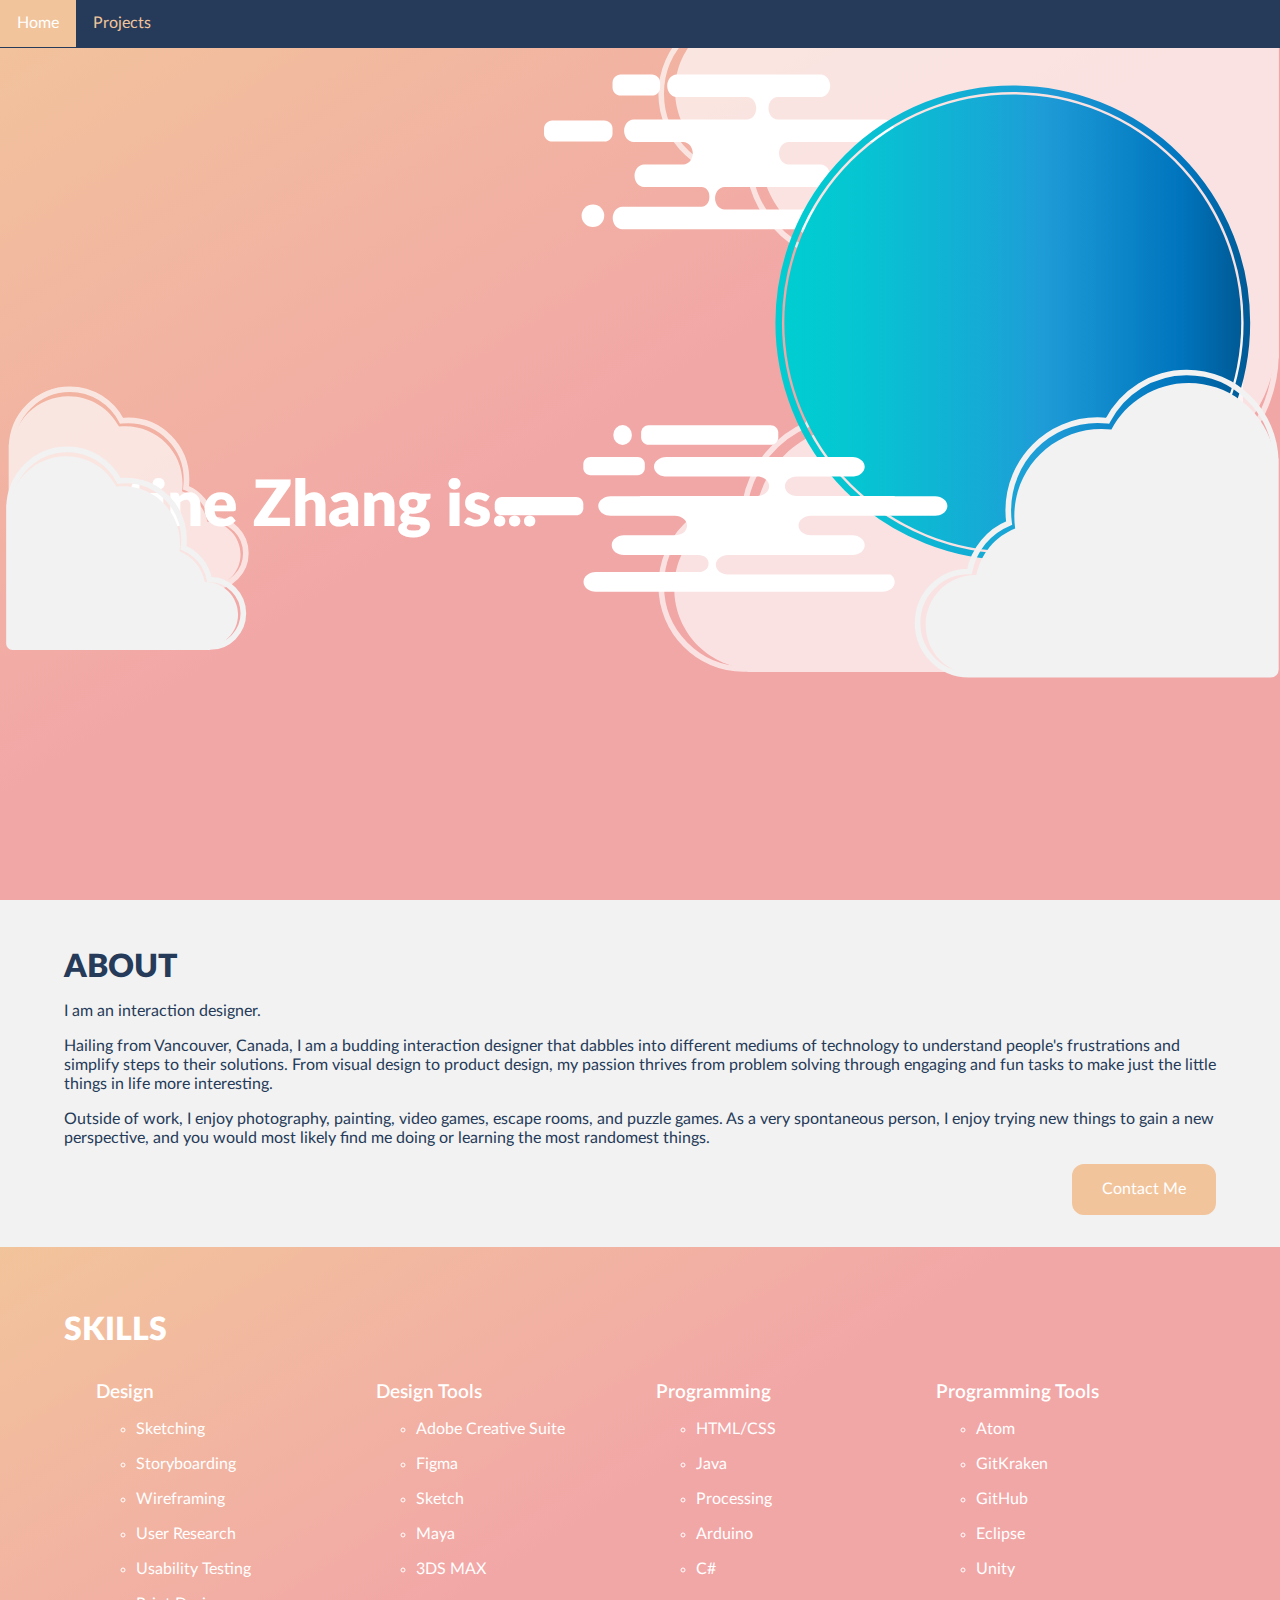
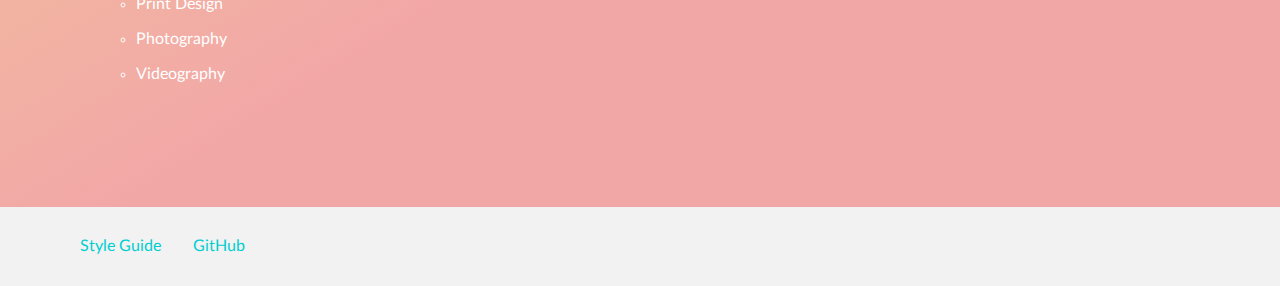
==== commit 23072738: "Added: Citations, Fixed HTML CSS Validations" ====
--- a/index.html
+++ b/index.html
@@ -203,8 +203,11 @@
       			c-0.35-0.01-0.69-0.01-1.04-0.01c-30.03,0-54.38,24.67-54.38,55.1s24.35,55.1,54.38,55.1c1.49,0,2.97-0.06,4.43-0.18v0.22h318
       			c3.06,0,5.55-2.53,5.55-5.63v-20.82v-4.5V492.21H1361.51z" />
         </g>
+      </g>
 
     </svg>
+
+    <!-- SVG animations were taught by Helmine Serban -->
 
   </div>
   <div class="containerAbout">
@@ -225,7 +228,7 @@
         randomest things.
       </p>
 
-<a class="button-nav" id="contact" href="mailto:justinezhang96@gmail.com">Contact Me</a> 
+      <a class="button-nav" id="contact" href="mailto:justinezhang96@gmail.com">Contact Me</a>
 
     </section>
   </div>
@@ -283,13 +286,9 @@
           <li>Unity</li>
         </ul>
       </div>
-
-
-
-
+    </section>
   </div>
   <footer>
-    <li><a href="html/citations.html">Citations</a></li>
     <li><a href="html/styleguide.html">Style Guide</a></li>
     <li><a href="https://github.com/Juuzhang/Portfolio">GitHub</a></li>
   </footer>
--- a/css/main.css
+++ b/css/main.css
@@ -204,6 +204,7 @@
 #bannerSVG {
   position: absolute;
   padding: 0;
+
 }
 
 /* BANNER IMAGE ///////////////////////////////////////////////////////////// */
@@ -276,6 +277,14 @@
   position: relative;
   float: left;
   width: 49%;
+  padding-left: 2rem;
+  padding-right: 2rem;
+}
+
+.column{
+  position: relative;
+  float: left;
+  width: 100%;
   padding-left: 2rem;
   padding-right: 2rem;
 }
--- a/css/fonts.css
+++ b/css/fonts.css
@@ -7,7 +7,7 @@
          url('fonts/Lato-Black.ttf') format('truetype');
     font-style: normal;
     font-weight: normal;
-    text-rendering: optimizeLegibility;
+
 }
 
 /* Webfont: Lato-BlackItalic */@font-face {
@@ -19,7 +19,7 @@
          url('fonts/Lato-BlackItalic.ttf') format('truetype');
     font-style: italic;
     font-weight: normal;
-    text-rendering: optimizeLegibility;
+
 }
 
 /* Webfont: Lato-Bold */@font-face {
@@ -31,7 +31,7 @@
          url('fonts/Lato-Bold.ttf') format('truetype');
     font-style: normal;
     font-weight: normal;
-    text-rendering: optimizeLegibility;
+
 }
 
 /* Webfont: Lato-BoldItalic */@font-face {
@@ -43,7 +43,7 @@
          url('fonts/Lato-BoldItalic.ttf') format('truetype');
     font-style: italic;
     font-weight: normal;
-    text-rendering: optimizeLegibility;
+
 }
 
 /* Webfont: Lato-Hairline */@font-face {
@@ -55,7 +55,7 @@
          url('fonts/Lato-Hairline.ttf') format('truetype');
     font-style: normal;
     font-weight: normal;
-    text-rendering: optimizeLegibility;
+
 }
 
 /* Webfont: Lato-HairlineItalic */@font-face {
@@ -67,7 +67,7 @@
          url('fonts/Lato-HairlineItalic.ttf') format('truetype');
     font-style: italic;
     font-weight: normal;
-    text-rendering: optimizeLegibility;
+
 }
 
 /* Webfont: Lato-Heavy */@font-face {
@@ -79,7 +79,7 @@
          url('fonts/Lato-Heavy.ttf') format('truetype');
     font-style: normal;
     font-weight: normal;
-    text-rendering: optimizeLegibility;
+
 }
 
 /* Webfont: Lato-HeavyItalic */@font-face {
@@ -91,7 +91,7 @@
          url('fonts/Lato-HeavyItalic.ttf') format('truetype');
     font-style: italic;
     font-weight: normal;
-    text-rendering: optimizeLegibility;
+
 }
 
 /* Webfont: Lato-Italic */@font-face {
@@ -103,7 +103,7 @@
          url('fonts/Lato-Italic.ttf') format('truetype');
     font-style: italic;
     font-weight: normal;
-    text-rendering: optimizeLegibility;
+
 }
 
 /* Webfont: Lato-Light */@font-face {
@@ -115,7 +115,7 @@
          url('fonts/Lato-Light.ttf') format('truetype');
     font-style: normal;
     font-weight: normal;
-    text-rendering: optimizeLegibility;
+
 }
 
 /* Webfont: Lato-LightItalic */@font-face {
@@ -127,7 +127,7 @@
          url('fonts/Lato-LightItalic.ttf') format('truetype');
     font-style: italic;
     font-weight: normal;
-    text-rendering: optimizeLegibility;
+
 }
 
 /* Webfont: Lato-Medium */@font-face {
@@ -139,7 +139,7 @@
          url('fonts/Lato-Medium.ttf') format('truetype');
     font-style: normal;
     font-weight: normal;
-    text-rendering: optimizeLegibility;
+
 }
 
 /* Webfont: Lato-MediumItalic */@font-face {
@@ -151,7 +151,7 @@
          url('fonts/Lato-MediumItalic.ttf') format('truetype');
     font-style: italic;
     font-weight: normal;
-    text-rendering: optimizeLegibility;
+
 }
 
 /* Webfont: Lato-Regular */@font-face {
@@ -163,7 +163,7 @@
          url('fonts/Lato-Regular.ttf') format('truetype');
     font-style: normal;
     font-weight: normal;
-    text-rendering: optimizeLegibility;
+
 }
 
 /* Webfont: Lato-Semibold */@font-face {
@@ -175,7 +175,7 @@
          url('fonts/Lato-Semibold.ttf') format('truetype');
     font-style: normal;
     font-weight: normal;
-    text-rendering: optimizeLegibility;
+
 }
 
 /* Webfont: Lato-SemiboldItalic */@font-face {
@@ -187,7 +187,7 @@
          url('fonts/Lato-SemiboldItalic.ttf') format('truetype');
     font-style: italic;
     font-weight: normal;
-    text-rendering: optimizeLegibility;
+
 }
 
 /* Webfont: Lato-Thin */@font-face {
@@ -199,7 +199,7 @@
          url('fonts/Lato-Thin.ttf') format('truetype');
     font-style: normal;
     font-weight: normal;
-    text-rendering: optimizeLegibility;
+
 }
 
 /* Webfont: Lato-ThinItalic */@font-face {
@@ -211,7 +211,7 @@
          url('fonts/Lato-ThinItalic.ttf') format('truetype');
     font-style: italic;
     font-weight: normal;
-    text-rendering: optimizeLegibility;
+
 }
 
 /* Webfont: LatoLatin-Black */@font-face {
@@ -223,7 +223,7 @@
          url('fonts/LatoLatin-Black.ttf') format('truetype');
     font-style: normal;
     font-weight: normal;
-    text-rendering: optimizeLegibility;
+
 }
 
 /* Webfont: LatoLatin-BlackItalic */@font-face {
@@ -235,7 +235,7 @@
          url('fonts/LatoLatin-BlackItalic.ttf') format('truetype');
     font-style: italic;
     font-weight: normal;
-    text-rendering: optimizeLegibility;
+
 }
 
 /* Webfont: LatoLatin-Bold */@font-face {
@@ -247,7 +247,7 @@
          url('fonts/LatoLatin-Bold.ttf') format('truetype');
     font-style: normal;
     font-weight: bold;
-    text-rendering: optimizeLegibility;
+    
 }
 
 /* Webfont: LatoLatin-BoldItalic */@font-face {
@@ -259,7 +259,7 @@
          url('fonts/LatoLatin-BoldItalic.ttf') format('truetype');
     font-style: italic;
     font-weight: bold;
-    text-rendering: optimizeLegibility;
+
 }
 
 /* Webfont: LatoLatin-Hairline */@font-face {
@@ -271,7 +271,7 @@
          url('fonts/LatoLatin-Hairline.ttf') format('truetype');
     font-style: normal;
     font-weight: normal;
-    text-rendering: optimizeLegibility;
+
 }
 
 /* Webfont: LatoLatin-HairlineItalic */@font-face {
@@ -283,7 +283,7 @@
          url('fonts/LatoLatin-HairlineItalic.ttf') format('truetype');
     font-style: italic;
     font-weight: normal;
-    text-rendering: optimizeLegibility;
+
 }
 
 /* Webfont: LatoLatin-Heavy */@font-face {
@@ -295,7 +295,7 @@
          url('fonts/LatoLatin-Heavy.ttf') format('truetype');
     font-style: normal;
     font-weight: normal;
-    text-rendering: optimizeLegibility;
+
 }
 
 /* Webfont: LatoLatin-HeavyItalic */@font-face {
@@ -307,7 +307,7 @@
          url('fonts/LatoLatin-HeavyItalic.ttf') format('truetype');
     font-style: italic;
     font-weight: normal;
-    text-rendering: optimizeLegibility;
+
 }
 
 /* Webfont: LatoLatin-Italic */@font-face {
@@ -319,7 +319,7 @@
          url('fonts/LatoLatin-Italic.ttf') format('truetype');
     font-style: italic;
     font-weight: normal;
-    text-rendering: optimizeLegibility;
+
 }
 
 /* Webfont: LatoLatin-Light */@font-face {
@@ -331,7 +331,7 @@
          url('fonts/LatoLatin-Light.ttf') format('truetype');
     font-style: normal;
     font-weight: normal;
-    text-rendering: optimizeLegibility;
+
 }
 
 /* Webfont: LatoLatin-LightItalic */@font-face {
@@ -343,7 +343,7 @@
          url('fonts/LatoLatin-LightItalic.ttf') format('truetype');
     font-style: italic;
     font-weight: normal;
-    text-rendering: optimizeLegibility;
+
 }
 
 /* Webfont: LatoLatin-Medium */@font-face {
@@ -355,7 +355,7 @@
          url('fonts/LatoLatin-Medium.ttf') format('truetype');
     font-style: normal;
     font-weight: normal;
-    text-rendering: optimizeLegibility;
+
 }
 
 /* Webfont: LatoLatin-MediumItalic */@font-face {
@@ -367,7 +367,7 @@
          url('fonts/LatoLatin-MediumItalic.ttf') format('truetype');
     font-style: italic;
     font-weight: normal;
-    text-rendering: optimizeLegibility;
+
 }
 
 /* Webfont: LatoLatin-Regular */@font-face {
@@ -379,7 +379,7 @@
          url('fonts/LatoLatin-Regular.ttf') format('truetype');
     font-style: normal;
     font-weight: normal;
-    text-rendering: optimizeLegibility;
+
 }
 
 /* Webfont: LatoLatin-Semibold */@font-face {
@@ -391,7 +391,7 @@
          url('fonts/LatoLatin-Semibold.ttf') format('truetype');
     font-style: normal;
     font-weight: normal;
-    text-rendering: optimizeLegibility;
+
 }
 
 /* Webfont: LatoLatin-SemiboldItalic */@font-face {
@@ -403,7 +403,7 @@
          url('fonts/LatoLatin-SemiboldItalic.ttf') format('truetype');
     font-style: italic;
     font-weight: normal;
-    text-rendering: optimizeLegibility;
+
 }
 
 /* Webfont: LatoLatin-Thin */@font-face {
@@ -415,7 +415,7 @@
          url('fonts/LatoLatin-Thin.ttf') format('truetype');
     font-style: normal;
     font-weight: normal;
-    text-rendering: optimizeLegibility;
+
 }
 
 /* Webfont: LatoLatin-ThinItalic */@font-face {
@@ -427,5 +427,5 @@
          url('fonts/LatoLatin-ThinItalic.ttf') format('truetype');
     font-style: italic;
     font-weight: normal;
-    text-rendering: optimizeLegibility;
-}
+
+}
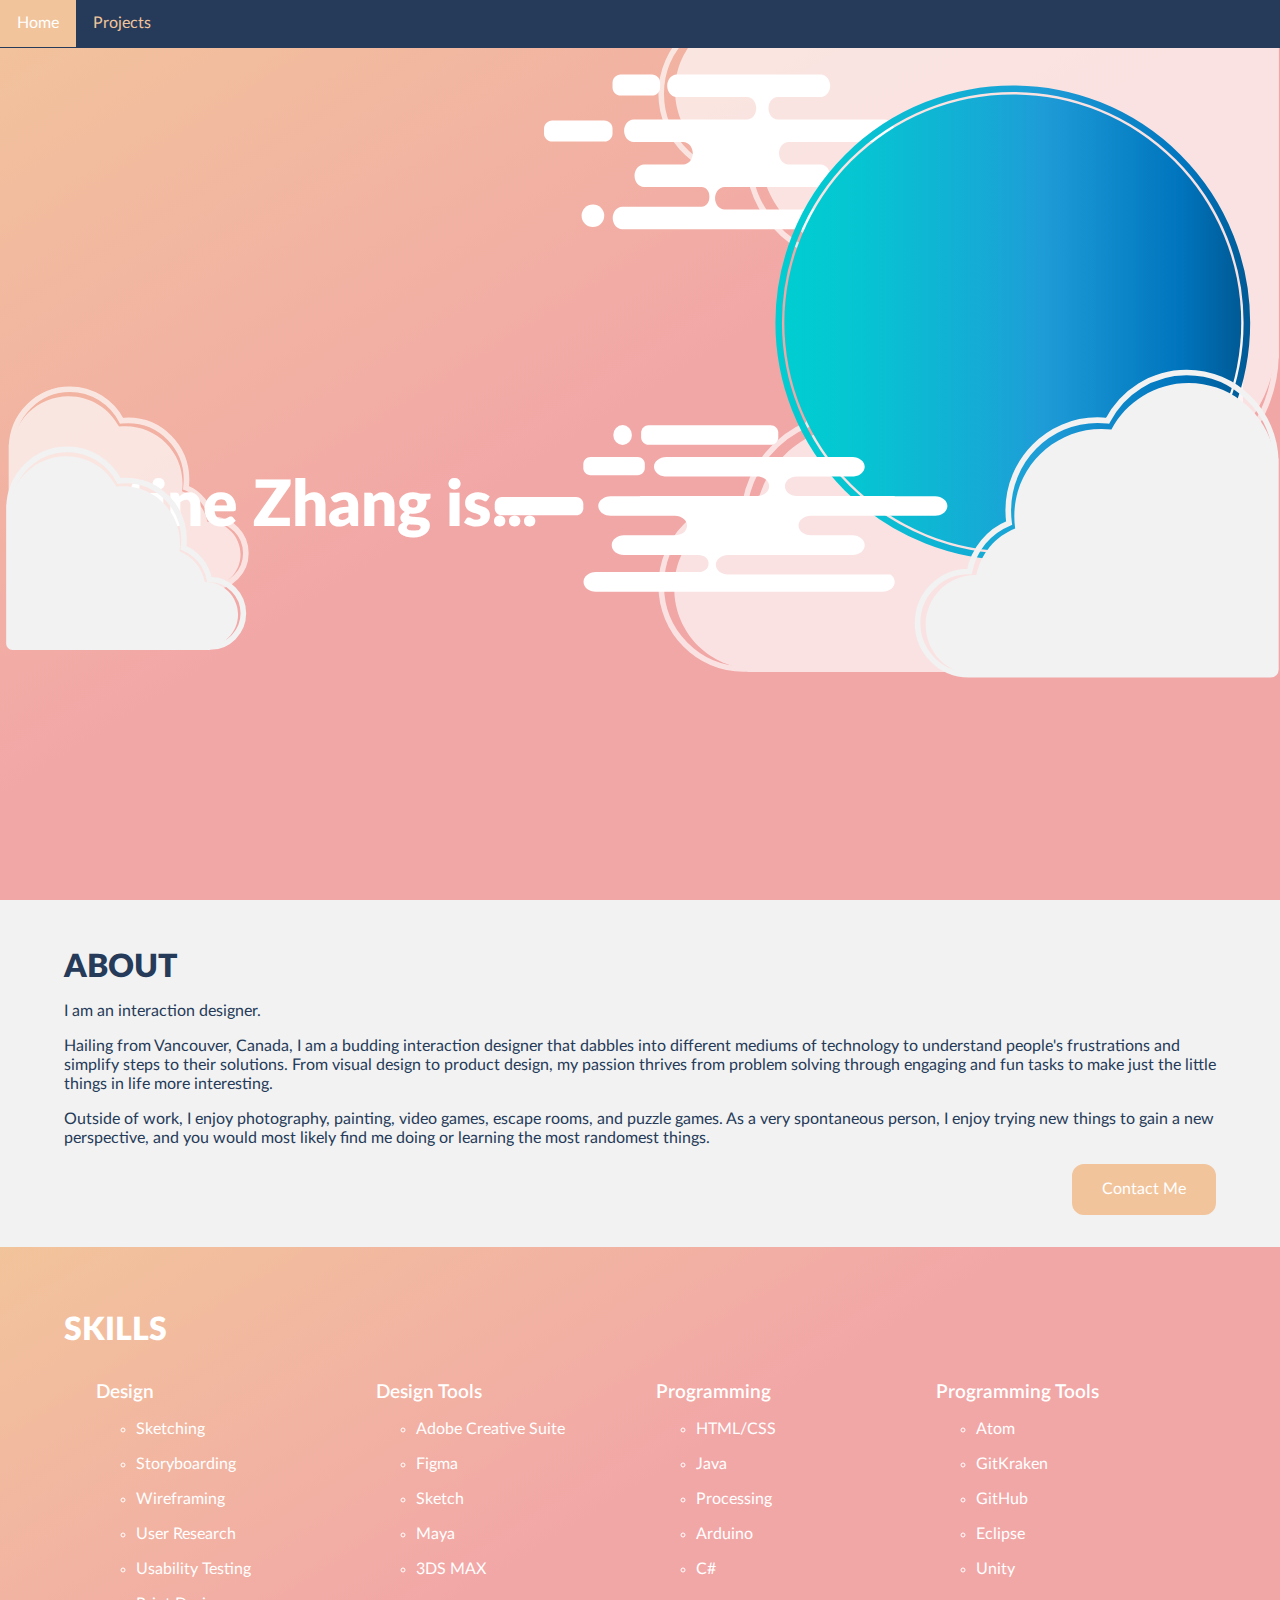
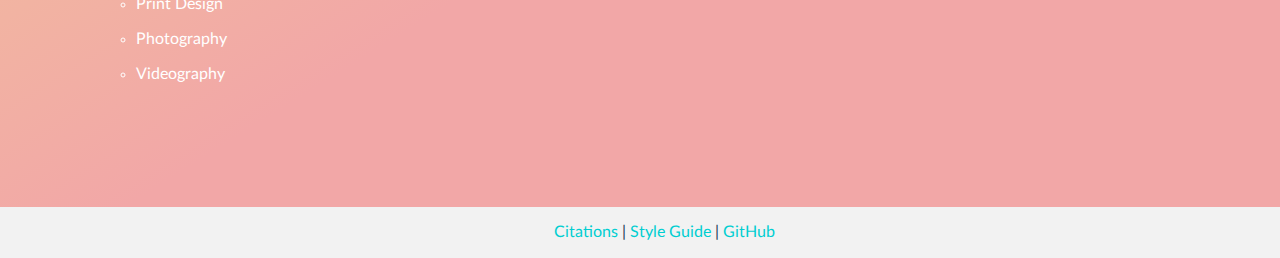
==== commit 066b4a9b: "Edit: Citations, fixed footer" ====
--- a/index.html
+++ b/index.html
@@ -289,8 +289,11 @@
     </section>
   </div>
   <footer>
-    <li><a href="html/styleguide.html">Style Guide</a></li>
-    <li><a href="https://github.com/Juuzhang/Portfolio">GitHub</a></li>
+
+      <a href="citations.html">Citations</a> |
+      <a href="styleguide.html">Style Guide</a> |
+      <a href="https://github.com/Juuzhang/Portfolio">GitHub</a>
+
   </footer>
   <script src="javascript/main.js"></script>
 
